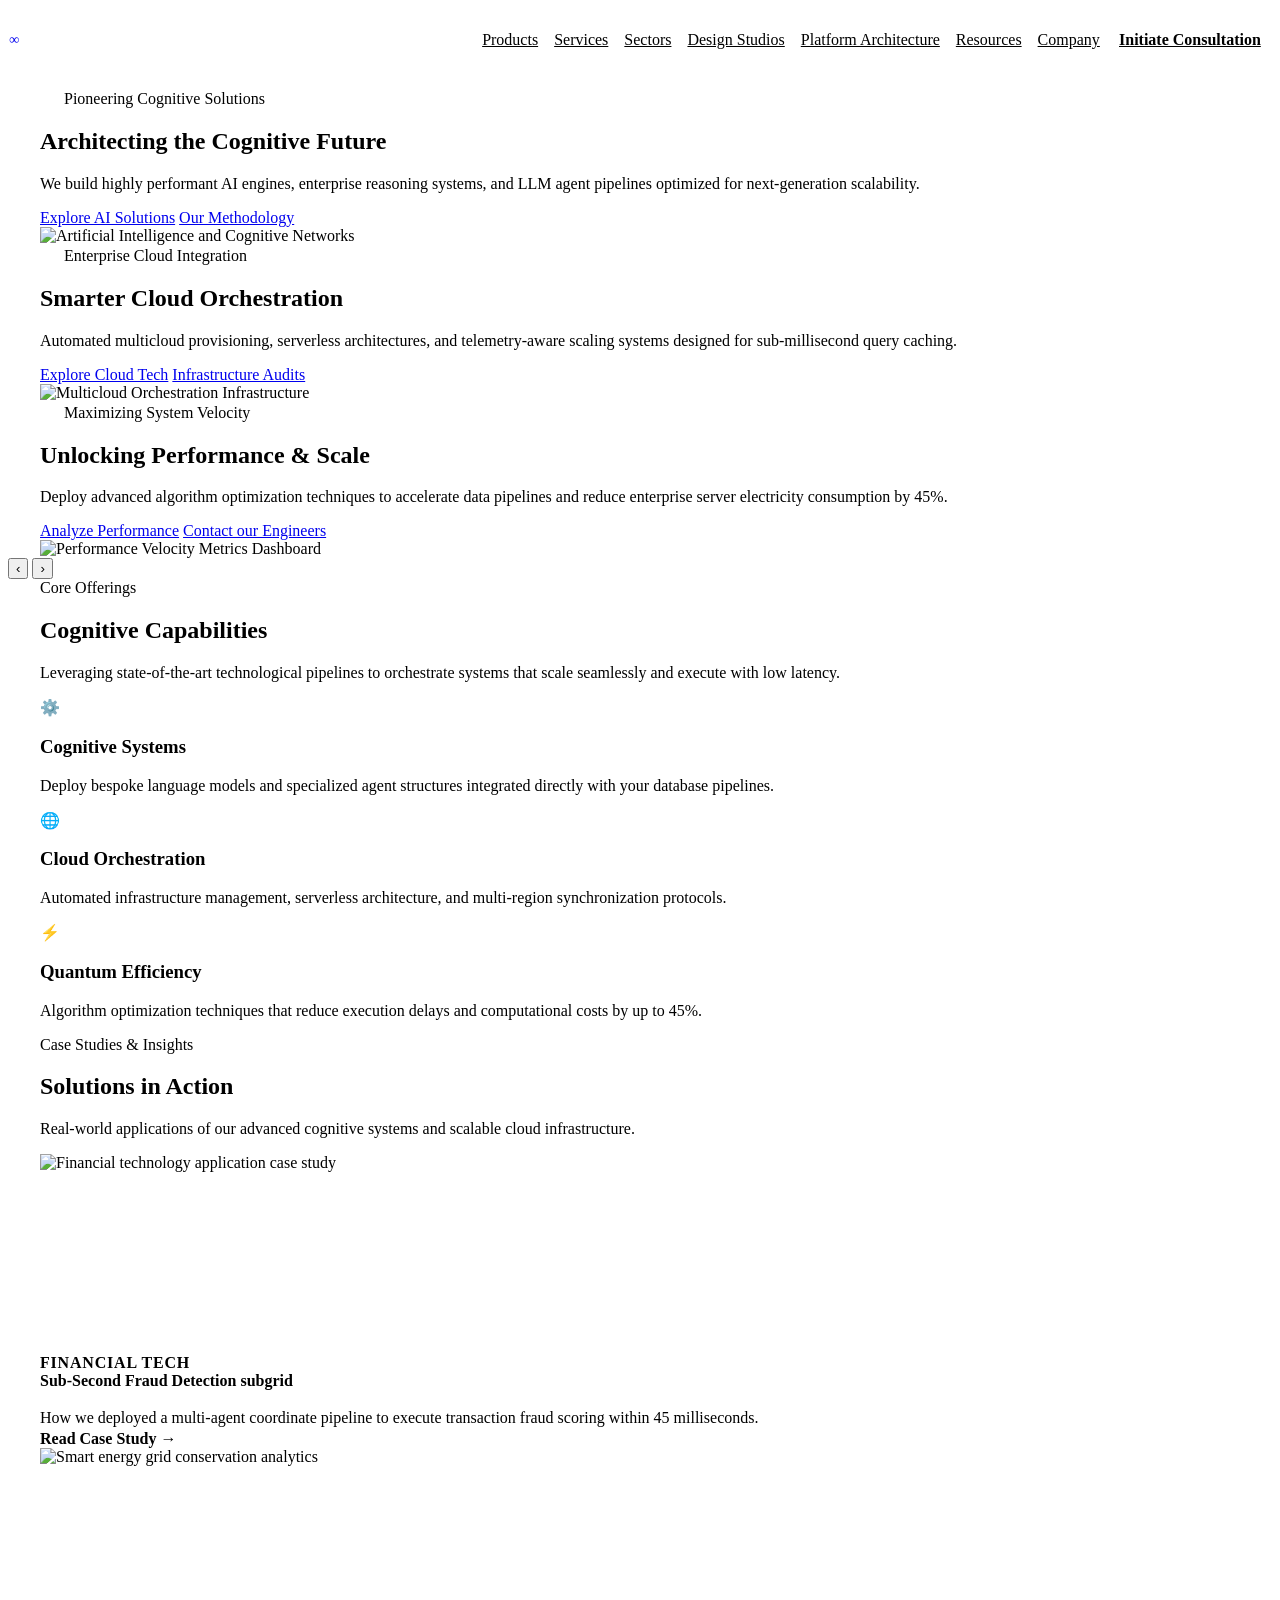
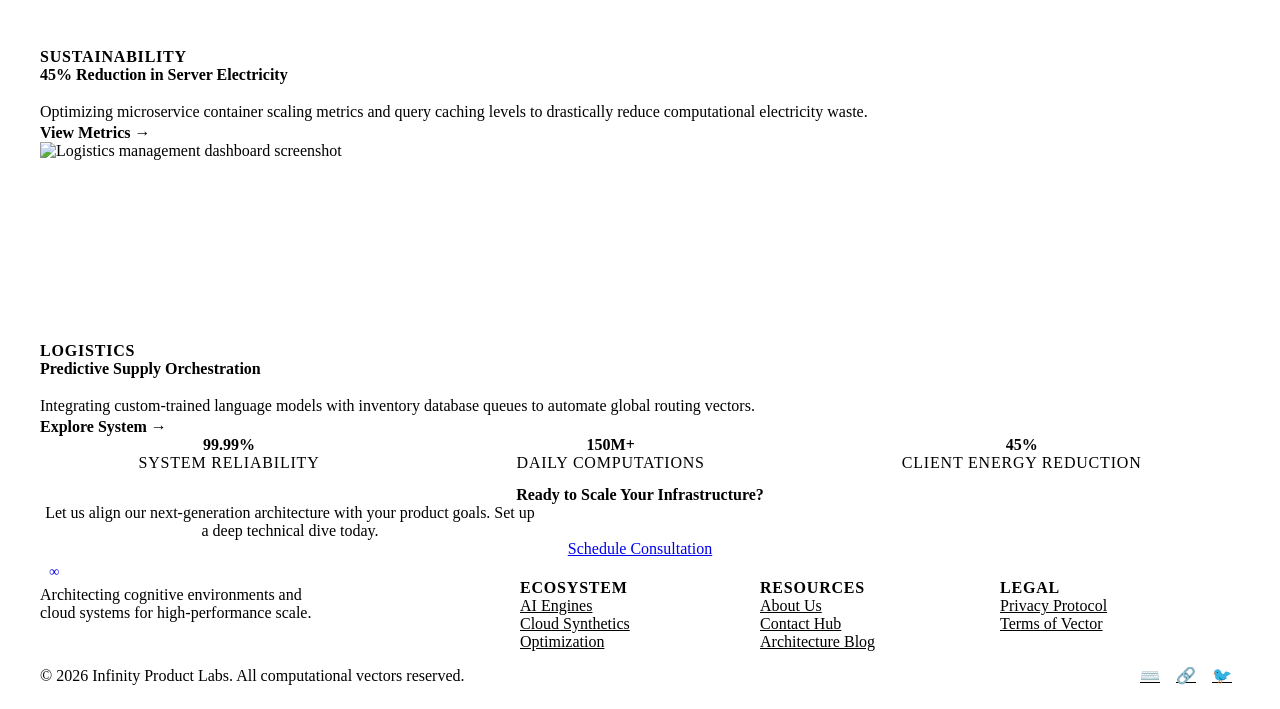
==== index.html @ b687771d "Revert "Update company website header and footer to use new high-res logo asset" This reverts commit" ====
<!DOCTYPE html>
<html lang="en">
<head>
  <meta charset="UTF-8">
  <meta name="viewport" content="width=device-width, initial-scale=1.0">
  <title>Infinity Product Labs | Architecting the Cognitive Future</title>
  <meta name="description" content="Infinity Product Labs designs and implements next-generation artificial intelligence, digital orchestration platforms, and cloud synthesis architecture for modern enterprises.">
  
  <!-- SEO & Social Meta -->
  <meta property="og:title" content="Infinity Product Labs | Next-Gen AI & Tech Consultancy">
  <meta property="og:description" content="Designing the cognitive future with glassmorphic architectures, AI systems, and cloud orchestration.">
  <meta property="og:image" content="images/hero_graphic.png">
  
  <!-- CSS Stylesheets -->
  <link rel="stylesheet" href="css/variables.css">
  <link rel="stylesheet" href="css/reset.css">
  <link rel="stylesheet" href="css/layout.css">
  <link rel="stylesheet" href="css/components.css">
</head>
<body>

  <!-- Scroll Progress Bar -->
  <div class="scroll-progress-bar" id="scrollProgress" aria-hidden="true"></div>

  <!-- Floating Background Glows -->
  <div class="glow-orb orb-primary"></div>
  <div class="glow-orb orb-secondary"></div>

  <!-- Header -->
  <header class="site-header" id="siteHeader">
    <div class="container header-container">
      <a href="index.html" class="logo" aria-label="Infinity Product Labs Home">
        <span class="logo-icon" aria-hidden="true" style="border-radius: 4px;">∞</span>
        <span class="logo-text">Infinity Product Labs</span>
      </a>
      
      <nav class="main-nav" id="mainNav" aria-label="Main navigation">
        <ul class="nav-list">
          <!-- Products Mega Menu -->
          <li class="nav-item has-mega-menu">
            <a href="index.html" class="nav-link has-submenu">Products</a>
            <div class="mega-menu-panel">
              <div class="mega-grid">
                <!-- Column 1 -->
                <div class="mega-col">
                  <h4 class="mega-heading">Core & Channels</h4>
                  <div class="mega-links">
                    <a href="services.html" class="mega-item">
                      <div class="mega-item-icon">∞</div>
                      <div class="mega-item-content">
                        <span class="mega-item-title">BankingFramework</span>
                        <span class="mega-item-desc">Universal financial logic & ledger substrate</span>
                      </div>
                    </a>
                    <a href="services.html" class="mega-item">
                      <div class="mega-item-icon">∞</div>
                      <div class="mega-item-content">
                        <span class="mega-item-title">CoreBanking</span>
                        <span class="mega-item-desc">High-throughput real-time ledger accounting</span>
                      </div>
                    </a>
                    <a href="services.html" class="mega-item">
                      <div class="mega-item-icon">∞</div>
                      <div class="mega-item-content">
                        <span class="mega-item-title">Virtual Accounts</span>
                        <span class="mega-item-desc">Dynamic virtual accounts & ledger segregation</span>
                      </div>
                    </a>
                    <a href="services.html" class="mega-item">
                      <div class="mega-item-icon">∞</div>
                      <div class="mega-item-content">
                        <span class="mega-item-title">Cards</span>
                        <span class="mega-item-desc">Issuance pipelines and payment processing rails</span>
                      </div>
                    </a>
                  </div>
                </div>
                <!-- Column 2 -->
                <div class="mega-col">
                  <h4 class="mega-heading">Lending & Structured</h4>
                  <div class="mega-links">
                    <a href="services.html" class="mega-item">
                      <div class="mega-item-icon">∞</div>
                      <div class="mega-item-content">
                        <span class="mega-item-title">Commercial Lending</span>
                        <span class="mega-item-desc">Corporate credit assessment & facilities management</span>
                      </div>
                    </a>
                    <a href="services.html" class="mega-item">
                      <div class="mega-item-icon">∞</div>
                      <div class="mega-item-content">
                        <span class="mega-item-title">Retail Lending</span>
                        <span class="mega-item-desc">Automated consumer origination & credit scoring</span>
                      </div>
                    </a>
                    <a href="services.html" class="mega-item">
                      <div class="mega-item-icon">∞</div>
                      <div class="mega-item-content">
                        <span class="mega-item-title">Trade Finance</span>
                        <span class="mega-item-desc">Import/export credit & letter of credit cycles</span>
                      </div>
                    </a>
                    <a href="services.html" class="mega-item">
                      <div class="mega-item-icon">∞</div>
                      <div class="mega-item-content">
                        <span class="mega-item-title">Structured Finance</span>
                        <span class="mega-item-desc">Asset-backed securitization & complex credit engines</span>
                      </div>
                    </a>
                  </div>
                </div>
                <!-- Column 3 -->
                <div class="mega-col">
                  <h4 class="mega-heading">Liquidity & Cash</h4>
                  <div class="mega-links">
                    <a href="services.html" class="mega-item">
                      <div class="mega-item-icon">∞</div>
                      <div class="mega-item-content">
                        <span class="mega-item-title">Payment Hub</span>
                        <span class="mega-item-desc">Universal payment orchestration and clearing rails</span>
                      </div>
                    </a>
                    <a href="services.html" class="mega-item">
                      <div class="mega-item-icon">∞</div>
                      <div class="mega-item-content">
                        <span class="mega-item-title">Supply Chain Finance and Factoring</span>
                        <span class="mega-item-desc">Receivables financing & early payment discounting</span>
                      </div>
                    </a>
                    <a href="services.html" class="mega-item">
                      <div class="mega-item-icon">∞</div>
                      <div class="mega-item-content">
                        <span class="mega-item-title">LiquidityManagement</span>
                        <span class="mega-item-desc">Dynamic sweeps, cash pooling, & yield optimization</span>
                      </div>
                    </a>
                    <a href="services.html" class="mega-item">
                      <div class="mega-item-icon">∞</div>
                      <div class="mega-item-content">
                        <span class="mega-item-title">TreasuryManagement</span>
                        <span class="mega-item-desc">Risk boundaries, hedging strategies, & cash position</span>
                      </div>
                    </a>
                  </div>
                </div>
                <!-- Column 4: Featured Showcase -->
                <div class="mega-featured-col">
                  <img src="images/featured_menu.png" alt="Product Framework Analytics" class="mega-featured-img">
                  <span class="mega-featured-title">Infinity Ecosystem</span>
                  <span class="mega-featured-desc">Deploy next-generation transaction environments with unified control planes.</span>
                  <a href="services.html" class="btn btn-primary" style="padding: 0.4rem 1rem; font-size: var(--fs-xs); width: fit-content; margin-top: 4px;">Learn More</a>
                </div>
              </div>
            </div>
          </li>
          
          <!-- Services Mega Menu -->
          <li class="nav-item has-mega-menu">
            <a href="services.html" class="nav-link has-submenu">Services</a>
            <div class="mega-menu-panel">
              <div class="mega-grid">
                <!-- Column 1 -->
                <div class="mega-col">
                  <h4 class="mega-heading">AI & Agentic Engines</h4>
                  <div class="mega-links">
                    <a href="services.html" class="mega-item">
                      <div class="mega-item-icon">🧠</div>
                      <div class="mega-item-content">
                        <span class="mega-item-title">Infinity Product Labs Mind</span>
                        <span class="mega-item-desc">Autonomous reasoning and LLM agent pipelines</span>
                      </div>
                    </a>
                    <a href="services.html" class="mega-item">
                      <div class="mega-item-icon">⚙️</div>
                      <div class="mega-item-content">
                        <span class="mega-item-title">Infinity Product Labs Core</span>
                        <span class="mega-item-desc">Cognitive subgrids and multi-agent coordination</span>
                      </div>
                    </a>
                  </div>
                </div>
                <!-- Column 2 -->
                <div class="mega-col">
                  <h4 class="mega-heading">Cloud Orchestration</h4>
                  <div class="mega-links">
                    <a href="services.html" class="mega-item">
                      <div class="mega-item-icon">🌐</div>
                      <div class="mega-item-content">
                        <span class="mega-item-title">Cloud Synthetics</span>
                        <span class="mega-item-desc">Automated multicloud provisioning and syncing</span>
                      </div>
                    </a>
                    <a href="services.html" class="mega-item">
                      <div class="mega-item-icon">⚡</div>
                      <div class="mega-item-content">
                        <span class="mega-item-title">Edge Flow</span>
                        <span class="mega-item-desc">Telemetry-aware serverless auto-scaling triggers</span>
                      </div>
                    </a>
                  </div>
                </div>
                <!-- Column 3 -->
                <div class="mega-col">
                  <h4 class="mega-heading">Performance Engine</h4>
                  <div class="mega-links">
                    <a href="services.html" class="mega-item">
                      <div class="mega-item-icon">🚀</div>
                      <div class="mega-item-content">
                        <span class="mega-item-title">Cache Matrix</span>
                        <span class="mega-item-desc">Sub-millisecond query caching tier</span>
                      </div>
                    </a>
                    <a href="services.html" class="mega-item">
                      <div class="mega-item-icon">📊</div>
                      <div class="mega-item-content">
                        <span class="mega-item-title">Stream Telemetry</span>
                        <span class="mega-item-desc">Real-time metrics logging and query audit logs</span>
                      </div>
                    </a>
                  </div>
                </div>
                <!-- Column 4: Featured Showcase (LTTS style) -->
                <div class="mega-featured-col">
                  <img src="images/featured_menu.png" alt="Analytics Dashboard Showcase" class="mega-featured-img">
                  <span class="mega-featured-title">Platform Insights</span>
                  <span class="mega-featured-desc">Explore how our analytics dashboard manages multicloud systems dynamically.</span>
                  <a href="services.html" class="btn btn-primary" style="padding: 0.4rem 1rem; font-size: var(--fs-xs); width: fit-content; margin-top: 4px;">Learn More</a>
                </div>
              </div>
            </div>
          </li>
          
          <!-- Sectors Mega Menu -->
          <li class="nav-item has-mega-menu">
            <a href="#" class="nav-link has-submenu">Sectors</a>
            <div class="mega-menu-panel">
              <div class="mega-grid">
                <!-- Column 1 -->
                <div class="mega-col">
                  <h4 class="mega-heading">Financial Tech</h4>
                  <div class="mega-links">
                    <a href="services.html" class="mega-item">
                      <div class="mega-item-icon">🏦</div>
                      <div class="mega-item-content">
                        <span class="mega-item-title">Cognitive Finance</span>
                        <span class="mega-item-desc">Sub-second transaction processing & fraud detection</span>
                      </div>
                    </a>
                  </div>
                </div>
                <!-- Column 2 -->
                <div class="mega-col">
                  <h4 class="mega-heading">Operations</h4>
                  <div class="mega-links">
                    <a href="services.html" class="mega-item">
                      <div class="mega-item-icon">📦</div>
                      <div class="mega-item-content">
                        <span class="mega-item-title">Smart Logistics</span>
                        <span class="mega-item-desc">Autonomous routing & inventory predictions</span>
                      </div>
                    </a>
                  </div>
                </div>
                <!-- Column 3 -->
                <div class="mega-col">
                  <h4 class="mega-heading">SaaS & Scale</h4>
                  <div class="mega-links">
                    <a href="services.html" class="mega-item">
                      <div class="mega-item-icon">🔌</div>
                      <div class="mega-item-content">
                        <span class="mega-item-title">Enterprise SaaS</span>
                        <span class="mega-item-desc">Multi-tenant orchestration for digital products</span>
                      </div>
                    </a>
                  </div>
                </div>
                <!-- Column 4: Featured Showcase (LTTS style) -->
                <div class="mega-featured-col">
                  <img src="images/slider_cloud.png" alt="Fintech Solutions" class="mega-featured-img">
                  <span class="mega-featured-title">Fintech Architecture</span>
                  <span class="mega-featured-desc">See how we processed $1.2B with sub-millisecond fraud validation latency.</span>
                  <a href="services.html" class="btn btn-primary" style="padding: 0.4rem 1rem; font-size: var(--fs-xs); width: fit-content; margin-top: 4px;">Read Case Study</a>
                </div>
              </div>
            </div>
          </li>

          <!-- Design Studios Mega Menu -->
          <li class="nav-item has-mega-menu">
            <a href="#" class="nav-link has-submenu">Design Studios</a>
            <div class="mega-menu-panel">
              <div class="mega-grid">
                <!-- Column 1 -->
                <div class="mega-col">
                  <h4 class="mega-heading">Core & Experience</h4>
                  <div class="mega-links">
                    <a href="services.html" class="mega-item">
                      <div class="mega-item-icon">✨</div>
                      <div class="mega-item-content">
                        <span class="mega-item-title">Immersive Interface Studio</span>
                        <span class="mega-item-desc">Spatial 3D overlays and AR/VR systems design</span>
                      </div>
                    </a>
                    <a href="services.html" class="mega-item">
                      <div class="mega-item-icon">🧠</div>
                      <div class="mega-item-content">
                        <span class="mega-item-title">Cognitive Design Studio</span>
                        <span class="mega-item-desc">Human-centered UI mapping & cognitive tests</span>
                      </div>
                    </a>
                    <a href="services.html" class="mega-item">
                      <div class="mega-item-icon">⚡</div>
                      <div class="mega-item-content">
                        <span class="mega-item-title">Haptic & Motion Studio</span>
                        <span class="mega-item-desc">Fluid physics-based transition design</span>
                      </div>
                    </a>
                    <a href="services.html" class="mega-item">
                      <div class="mega-item-icon">♿</div>
                      <div class="mega-item-content">
                        <span class="mega-item-title">Accessibility Lab</span>
                        <span class="mega-item-desc">A11y inclusive audits and layout patterns</span>
                      </div>
                    </a>
                  </div>
                </div>
                <!-- Column 2 -->
                <div class="mega-col">
                  <h4 class="mega-heading">Platform Systems</h4>
                  <div class="mega-links">
                    <a href="services.html" class="mega-item">
                      <div class="mega-item-icon">🔗</div>
                      <div class="mega-item-content">
                        <span class="mega-item-title">Distributed Ledger Studio</span>
                        <span class="mega-item-desc">Transaction design & consensus flows</span>
                      </div>
                    </a>
                    <a href="services.html" class="mega-item">
                      <div class="mega-item-icon">🔌</div>
                      <div class="mega-item-content">
                        <span class="mega-item-title">API & Integration Studio</span>
                        <span class="mega-item-desc">API schema design and client integration</span>
                      </div>
                    </a>
                    <a href="services.html" class="mega-item">
                      <div class="mega-item-icon">🏎️</div>
                      <div class="mega-item-content">
                        <span class="mega-item-title">High-Velocity Computing Lab</span>
                        <span class="mega-item-desc">Sub-millisecond latency visualization UI</span>
                      </div>
                    </a>
                    <a href="services.html" class="mega-item">
                      <div class="mega-item-icon">☁️</div>
                      <div class="mega-item-content">
                        <span class="mega-item-title">Cloud Native Architecture Lab</span>
                        <span class="mega-item-desc">System orchestration and container visualization</span>
                      </div>
                    </a>
                  </div>
                </div>
                <!-- Column 3 -->
                <div class="mega-col">
                  <h4 class="mega-heading">AI & Trust Labs</h4>
                  <div class="mega-links">
                    <a href="services.html" class="mega-item">
                      <div class="mega-item-icon">🤖</div>
                      <div class="mega-item-content">
                        <span class="mega-item-title">Agentic Systems Studio</span>
                        <span class="mega-item-desc">LLM agent control panels & prompt graphs</span>
                      </div>
                    </a>
                    <a href="services.html" class="mega-item">
                      <div class="mega-item-icon">🔒</div>
                      <div class="mega-item-content">
                        <span class="mega-item-title">Cryptographic Protocol Lab</span>
                        <span class="mega-item-desc">ZK proof visualizations & secure data keys</span>
                      </div>
                    </a>
                    <a href="services.html" class="mega-item">
                      <div class="mega-item-icon">💥</div>
                      <div class="mega-item-content">
                        <span class="mega-item-title">Resilience & Chaos Lab</span>
                        <span class="mega-item-desc">Fault injection control and safety screens</span>
                      </div>
                    </a>
                    <a href="services.html" class="mega-item">
                      <div class="mega-item-icon">🛡️</div>
                      <div class="mega-item-content">
                        <span class="mega-item-title">Zero-Trust Security Studio</span>
                        <span class="mega-item-desc">IAM flow design and authentication grids</span>
                      </div>
                    </a>
                  </div>
                </div>
                <!-- Column 4: Featured Showcase -->
                <div class="mega-featured-col">
                  <img src="images/featured_menu.png" alt="Spatial Design Showcase" class="mega-featured-img">
                  <span class="mega-featured-title">Design Showcase</span>
                  <span class="mega-featured-desc">Explore spatial designs and interactive cognitive prototypes built by our 16 global studios.</span>
                  <a href="services.html" class="btn btn-primary" style="padding: 0.4rem 1rem; font-size: var(--fs-xs); width: fit-content; margin-top: 4px;">Explore Studios</a>
                </div>
              </div>
            </div>
          </li>

          <!-- Platform Architecture Mega Menu -->
          <li class="nav-item has-mega-menu">
            <a href="#" class="nav-link has-submenu">Platform Architecture</a>
            <div class="mega-menu-panel">
              <div class="mega-grid">
                <!-- Column 1 -->
                <div class="mega-col">
                  <h4 class="mega-heading">Data Plane</h4>
                  <div class="mega-links">
                    <a href="services.html" class="mega-item">
                      <div class="mega-item-icon">💾</div>
                      <div class="mega-item-content">
                        <span class="mega-item-title">Transaction Ledger</span>
                        <span class="mega-item-desc">Distributed state replication & auditing rails</span>
                      </div>
                    </a>
                    <a href="services.html" class="mega-item">
                      <div class="mega-item-icon">🗄️</div>
                      <div class="mega-item-content">
                        <span class="mega-item-title">Cache Subgrid</span>
                        <span class="mega-item-desc">Distributed memory key-value query acceleration</span>
                      </div>
                    </a>
                    <a href="services.html" class="mega-item">
                      <div class="mega-item-icon">📈</div>
                      <div class="mega-item-content">
                        <span class="mega-item-title">Analytics Engine</span>
                        <span class="mega-item-desc">High-throughput real-time telemetry pipelines</span>
                      </div>
                    </a>
                  </div>
                </div>
                <!-- Column 2 -->
                <div class="mega-col">
                  <h4 class="mega-heading">Control Plane</h4>
                  <div class="mega-links">
                    <a href="services.html" class="mega-item">
                      <div class="mega-item-icon">🎛️</div>
                      <div class="mega-item-content">
                        <span class="mega-item-title">Orchestration Mesh</span>
                        <span class="mega-item-desc">Multicloud container routing & load balancing</span>
                      </div>
                    </a>
                    <a href="services.html" class="mega-item">
                      <div class="mega-item-icon">🚀</div>
                      <div class="mega-item-content">
                        <span class="mega-item-title">Auto-Scaling Trigger</span>
                        <span class="mega-item-desc">Telemetry resource feedback and container provisioning</span>
                      </div>
                    </a>
                    <a href="services.html" class="mega-item">
                      <div class="mega-item-icon">🔀</div>
                      <div class="mega-item-content">
                        <span class="mega-item-title">Routing Gateway</span>
                        <span class="mega-item-desc">Edge reverse proxy & path-based routing gateway</span>
                      </div>
                    </a>
                  </div>
                </div>
                <!-- Column 3 -->
                <div class="mega-col">
                  <h4 class="mega-heading">Security & Identity</h4>
                  <div class="mega-links">
                    <a href="services.html" class="mega-item">
                      <div class="mega-item-icon">🛡️</div>
                      <div class="mega-item-content">
                        <span class="mega-item-title">Access Controller</span>
                        <span class="mega-item-desc">Zero-trust access authentication & token checking</span>
                      </div>
                    </a>
                    <a href="services.html" class="mega-item">
                      <div class="mega-item-icon">🔑</div>
                      <div class="mega-item-content">
                        <span class="mega-item-title">Cryptographic Core</span>
                        <span class="mega-item-desc">Envelope encryption, key management, & credential vault</span>
                      </div>
                    </a>
                    <a href="services.html" class="mega-item">
                      <div class="mega-item-icon">⚖️</div>
                      <div class="mega-item-content">
                        <span class="mega-item-title">Policy Evaluator</span>
                        <span class="mega-item-desc">Dynamic runtime validation & compliance rules</span>
                      </div>
                    </a>
                  </div>
                </div>
                <!-- Column 4: Featured Showcase -->
                <div class="mega-featured-col">
                  <img src="images/slider_cloud.png" alt="Cloud Architecture Overview" class="mega-featured-img">
                  <span class="mega-featured-title">Architecture Overview</span>
                  <span class="mega-featured-desc">Learn how we process financial scale with sub-millisecond fraud validation latency and 99.999% uptime.</span>
                  <a href="services.html" class="btn btn-primary" style="padding: 0.4rem 1rem; font-size: var(--fs-xs); width: fit-content; margin-top: 4px;">View Diagram</a>
                </div>
              </div>
            </div>
          </li>

          <!-- Resources Mega Menu -->
          <li class="nav-item has-mega-menu">
            <a href="#" class="nav-link has-submenu">Resources</a>
            <div class="mega-menu-panel">
              <div class="mega-grid">
                <!-- Column 1 -->
                <div class="mega-col">
                  <h4 class="mega-heading">Read & Telemetry</h4>
                  <div class="mega-links">
                    <a href="about.html" class="mega-item">
                      <div class="mega-item-icon">📝</div>
                      <div class="mega-item-content">
                        <span class="mega-item-title">Architecture Blog</span>
                        <span class="mega-item-desc">Deep technical insights on database speeds</span>
                      </div>
                    </a>
                  </div>
                </div>
                <!-- Column 2 -->
                <div class="mega-col">
                  <h4 class="mega-heading">Corporate Wins</h4>
                  <div class="mega-links">
                    <a href="about.html" class="mega-item">
                      <div class="mega-item-icon">🏆</div>
                      <div class="mega-item-content">
                        <span class="mega-item-title">Success Matrix</span>
                        <span class="mega-item-desc">How we achieve 45% energy cost reductions</span>
                      </div>
                    </a>
                  </div>
                </div>
                <!-- Column 3 -->
                <div class="mega-col">
                  <h4 class="mega-heading">Technical Specs</h4>
                  <div class="mega-links">
                    <a href="services.html" class="mega-item">
                      <div class="mega-item-icon">📖</div>
                      <div class="mega-item-content">
                        <span class="mega-item-title">Engineering Docs</span>
                        <span class="mega-item-desc">API specifications and code setup guidelines</span>
                      </div>
                    </a>
                  </div>
                </div>
                <!-- Column 4: Featured Showcase (LTTS style) -->
                <div class="mega-featured-col">
                  <img src="images/insight_energy.png" alt="Energy Analytics case study" class="mega-featured-img">
                  <span class="mega-featured-title">Client Energy Efficiency</span>
                  <span class="mega-featured-desc">How we optimized server infrastructure to reduce client electricity footprint by 45%.</span>
                  <a href="about.html" class="btn btn-primary" style="padding: 0.4rem 1rem; font-size: var(--fs-xs); width: fit-content; margin-top: 4px;">View Metrics</a>
                </div>
              </div>
            </div>
          </li>
          
          <!-- Company Standard Dropdown -->
          <li class="nav-item has-standard-dropdown">
            <a href="about.html" class="nav-link has-submenu">Company</a>
            <div class="standard-dropdown">
              <a href="about.html" class="dropdown-link">About Us</a>
              <a href="about.html#team" class="dropdown-link">Our Evolution</a>
              <a href="contact.html" class="dropdown-link">Contact Hub</a>
            </div>
          </li>
        </ul>
        <a href="contact.html" class="nav-cta">Initiate Consultation</a>
      </nav>

      <button class="nav-toggle" id="navToggle" aria-expanded="false" aria-controls="mainNav" aria-label="Toggle navigation menu">
        <span></span>
        <span></span>
        <span></span>
      </button>
    </div>
  </header>

  <!-- Main Content -->
  <main>
    <!-- Hero Slider Section (LTTS style) -->
    <section class="hero-slider-container" aria-label="Introduction Carousel">
      <div class="hero-slider">
        <!-- Slide 1: AI & Agentic Systems -->
        <div class="hero-slide">
          <div class="container hero-grid">
            <div class="hero-content">
              <div class="badge">
                <span class="logo-icon" style="width: 12px; height: 12px; margin-right: 4px; border-radius: 3px;"></span>
                Pioneering Cognitive Solutions
              </div>
              <h1>Architecting the Cognitive Future</h1>
              <p>We build highly performant AI engines, enterprise reasoning systems, and LLM agent pipelines optimized for next-generation scalability.</p>
              <div class="hero-actions">
                <a href="services.html" class="btn btn-primary">Explore AI Solutions</a>
                <a href="about.html" class="btn btn-secondary">Our Methodology</a>
              </div>
            </div>
            <div class="hero-visual">
              <div class="hero-image-wrapper">
                <img src="images/slider_ai.png" alt="Artificial Intelligence and Cognitive Networks" width="480" height="480" loading="eager">
              </div>
            </div>
          </div>
        </div>

        <!-- Slide 2: Cloud Orchestration -->
        <div class="hero-slide">
          <div class="container hero-grid">
            <div class="hero-content">
              <div class="badge">
                <span class="logo-icon" style="width: 12px; height: 12px; margin-right: 4px; border-radius: 3px;"></span>
                Enterprise Cloud Integration
              </div>
              <h1>Smarter Cloud Orchestration</h1>
              <p>Automated multicloud provisioning, serverless architectures, and telemetry-aware scaling systems designed for sub-millisecond query caching.</p>
              <div class="hero-actions">
                <a href="services.html" class="btn btn-primary">Explore Cloud Tech</a>
                <a href="about.html" class="btn btn-secondary">Infrastructure Audits</a>
              </div>
            </div>
            <div class="hero-visual">
              <div class="hero-image-wrapper">
                <img src="images/slider_cloud.png" alt="Multicloud Orchestration Infrastructure" width="480" height="480" loading="lazy">
              </div>
            </div>
          </div>
        </div>

        <!-- Slide 3: Performance & Efficiency -->
        <div class="hero-slide">
          <div class="container hero-grid">
            <div class="hero-content">
              <div class="badge">
                <span class="logo-icon" style="width: 12px; height: 12px; margin-right: 4px; border-radius: 3px;"></span>
                Maximizing System Velocity
              </div>
              <h1>Unlocking Performance & Scale</h1>
              <p>Deploy advanced algorithm optimization techniques to accelerate data pipelines and reduce enterprise server electricity consumption by 45%.</p>
              <div class="hero-actions">
                <a href="services.html" class="btn btn-primary">Analyze Performance</a>
                <a href="contact.html" class="btn btn-secondary">Contact our Engineers</a>
              </div>
            </div>
            <div class="hero-visual">
              <div class="hero-image-wrapper">
                <img src="images/slider_performance.png" alt="Performance Velocity Metrics Dashboard" width="480" height="480" loading="lazy">
              </div>
            </div>
          </div>
        </div>
      </div>

      <!-- Navigation Arrows -->
      <button class="slider-arrow arrow-left" aria-label="Previous Slide">‹</button>
      <button class="slider-arrow arrow-right" aria-label="Next Slide">›</button>

      <!-- Slider dot indicators -->
      <div class="slider-dots"></div>
    </section>

    <!-- Key Capabilities Section -->
    <section class="capabilities" style="padding: var(--space-2xl) 0; position: relative; z-index: 1;" aria-labelledby="capabilities-title">
      <div class="container">
        <div class="section-header">
          <span class="section-tag">Core Offerings</span>
          <h2 class="section-title" id="capabilities-title">Cognitive Capabilities</h2>
          <p class="section-subtitle">Leveraging state-of-the-art technological pipelines to orchestrate systems that scale seamlessly and execute with low latency.</p>
        </div>

        <div class="features-grid">
          <!-- Card 1 -->
          <div class="glass-card">
            <div class="card-icon" aria-hidden="true">⚙️</div>
            <h3>Cognitive Systems</h3>
            <p style="color: var(--text-secondary); margin-top: var(--space-xs); font-size: var(--fs-sm);">Deploy bespoke language models and specialized agent structures integrated directly with your database pipelines.</p>
          </div>
          <!-- Card 2 -->
          <div class="glass-card">
            <div class="card-icon" aria-hidden="true">🌐</div>
            <h3>Cloud Orchestration</h3>
            <p style="color: var(--text-secondary); margin-top: var(--space-xs); font-size: var(--fs-sm);">Automated infrastructure management, serverless architecture, and multi-region synchronization protocols.</p>
          </div>
          <!-- Card 3 -->
          <div class="glass-card">
            <div class="card-icon" aria-hidden="true">⚡</div>
            <h3>Quantum Efficiency</h3>
            <p style="color: var(--text-secondary); margin-top: var(--space-xs); font-size: var(--fs-sm);">Algorithm optimization techniques that reduce execution delays and computational costs by up to 45%.</p>
          </div>
        </div>
      </div>
    </section>

    <!-- Solutions Showcase / Insights Grid Section (LTTS style) -->
    <section class="insights-showcase" style="padding: var(--space-2xl) 0; background: var(--bg-secondary); border-top: 1px solid var(--border-color); border-bottom: 1px solid var(--border-color);" aria-labelledby="insights-title">
      <div class="container">
        <div class="section-header">
          <span class="section-tag">Case Studies & Insights</span>
          <h2 class="section-title" id="insights-title">Solutions in Action</h2>
          <p class="section-subtitle">Real-world applications of our advanced cognitive systems and scalable cloud infrastructure.</p>
        </div>

        <div class="features-grid">
          <!-- Insight Card 1 -->
          <div class="glass-card" style="padding: 0; display: flex; flex-direction: column;">
            <img src="images/slider_cloud.png" alt="Financial technology application case study" style="width: 100%; height: 200px; object-fit: cover;">
            <div style="padding: var(--space-md); flex-grow: 1; display: flex; flex-direction: column;">
              <span style="font-size: var(--fs-xs); color: var(--accent-primary); font-weight: 700; text-transform: uppercase; letter-spacing: 0.05em;">Financial Tech</span>
              <h3 style="margin-top: var(--space-xxs); margin-bottom: var(--space-xs); font-size: var(--fs-base);">Sub-Second Fraud Detection subgrid</h3>
              <p style="color: var(--text-secondary); font-size: var(--fs-xs); line-height: 1.5; margin-bottom: var(--space-sm); flex-grow: 1;">How we deployed a multi-agent coordinate pipeline to execute transaction fraud scoring within 45 milliseconds.</p>
              <a href="services.html" style="font-size: var(--fs-xs); font-weight: 700; color: var(--accent-primary); text-decoration: none;">Read Case Study &rarr;</a>
            </div>
          </div>

          <!-- Insight Card 2 -->
          <div class="glass-card" style="padding: 0; display: flex; flex-direction: column;">
            <img src="images/insight_energy.png" alt="Smart energy grid conservation analytics" style="width: 100%; height: 200px; object-fit: cover;">
            <div style="padding: var(--space-md); flex-grow: 1; display: flex; flex-direction: column;">
              <span style="font-size: var(--fs-xs); color: var(--accent-primary); font-weight: 700; text-transform: uppercase; letter-spacing: 0.05em;">Sustainability</span>
              <h3 style="margin-top: var(--space-xxs); margin-bottom: var(--space-xs); font-size: var(--fs-base);">45% Reduction in Server Electricity</h3>
              <p style="color: var(--text-secondary); font-size: var(--fs-xs); line-height: 1.5; margin-bottom: var(--space-sm); flex-grow: 1;">Optimizing microservice container scaling metrics and query caching levels to drastically reduce computational electricity waste.</p>
              <a href="about.html" style="font-size: var(--fs-xs); font-weight: 700; color: var(--accent-primary); text-decoration: none;">View Metrics &rarr;</a>
            </div>
          </div>

          <!-- Insight Card 3 -->
          <div class="glass-card" style="padding: 0; display: flex; flex-direction: column;">
            <img src="images/featured_menu.png" alt="Logistics management dashboard screenshot" style="width: 100%; height: 200px; object-fit: cover;">
            <div style="padding: var(--space-md); flex-grow: 1; display: flex; flex-direction: column;">
              <span style="font-size: var(--fs-xs); color: var(--accent-primary); font-weight: 700; text-transform: uppercase; letter-spacing: 0.05em;">Logistics</span>
              <h3 style="margin-top: var(--space-xxs); margin-bottom: var(--space-xs); font-size: var(--fs-base);">Predictive Supply Orchestration</h3>
              <p style="color: var(--text-secondary); font-size: var(--fs-xs); line-height: 1.5; margin-bottom: var(--space-sm); flex-grow: 1;">Integrating custom-trained language models with inventory database queues to automate global routing vectors.</p>
              <a href="services.html" style="font-size: var(--fs-xs); font-weight: 700; color: var(--accent-primary); text-decoration: none;">Explore System &rarr;</a>
            </div>
          </div>
        </div>
      </div>
    </section>

    <!-- Metrics Section -->
    <section class="metrics" style="background: var(--bg-secondary); border-top: 1px solid var(--border-color); border-bottom: 1px solid var(--border-color); padding: var(--space-xl) 0;" aria-label="Key Performance Indicators">
      <div class="container" style="display: flex; justify-content: space-around; flex-wrap: wrap; gap: var(--space-lg); text-align: center;">
        <div>
          <div style="font-family: var(--font-heading); font-size: var(--fs-2xl); font-weight: 800; color: var(--accent-primary);">99.99%</div>
          <div style="font-size: var(--fs-xs); color: var(--text-muted); text-transform: uppercase; letter-spacing: 0.05em; margin-top: var(--space-xxs);">System Reliability</div>
        </div>
        <div>
          <div style="font-family: var(--font-heading); font-size: var(--fs-2xl); font-weight: 800; color: var(--accent-primary);">150M+</div>
          <div style="font-size: var(--fs-xs); color: var(--text-muted); text-transform: uppercase; letter-spacing: 0.05em; margin-top: var(--space-xxs);">Daily Computations</div>
        </div>
        <div>
          <div style="font-family: var(--font-heading); font-size: var(--fs-2xl); font-weight: 800; color: var(--accent-primary);">45%</div>
          <div style="font-size: var(--fs-xs); color: var(--text-muted); text-transform: uppercase; letter-spacing: 0.05em; margin-top: var(--space-xxs);">Client Energy Reduction</div>
        </div>
      </div>
    </section>

    <!-- CTA Section -->
    <section class="cta-banner-section" style="padding: var(--space-2xl) 0;" aria-label="Call to action">
      <div class="container">
        <div class="glass-card" style="text-align: center; padding: var(--space-2xl) var(--space-lg); border-color: var(--border-color);">
          <h2 style="font-size: var(--fs-2xl); margin-bottom: var(--space-sm);">Ready to Scale Your Infrastructure?</h2>
          <p style="color: var(--text-secondary); max-width: 500px; margin: 0 auto var(--space-lg) auto;">Let us align our next-generation architecture with your product goals. Set up a deep technical dive today.</p>
          <a href="contact.html" class="btn btn-primary">Schedule Consultation</a>
        </div>
      </div>
    </section>
  </main>

  <!-- Footer -->
  <footer class="site-footer">
    <div class="container">
      <div class="footer-grid">
        <div class="footer-brand">
          <a href="index.html" class="logo" aria-label="Infinity Product Labs Home">
            <span class="logo-icon" aria-hidden="true" style="border-radius: 4px;">∞</span>
            <span class="logo-text">Infinity Product Labs</span>
          </a>
          <p>Architecting cognitive environments and cloud systems for high-performance scale.</p>
        </div>
        <div class="footer-col">
          <h4>Ecosystem</h4>
          <ul class="footer-links">
            <li><a href="services.html">AI Engines</a></li>
            <li><a href="services.html">Cloud Synthetics</a></li>
            <li><a href="services.html">Optimization</a></li>
          </ul>
        </div>
        <div class="footer-col">
          <h4>Resources</h4>
          <ul class="footer-links">
            <li><a href="about.html">About Us</a></li>
            <li><a href="contact.html">Contact Hub</a></li>
            <li><a href="about.html">Architecture Blog</a></li>
          </ul>
        </div>
        <div class="footer-col">
          <h4>Legal</h4>
          <ul class="footer-links">
            <li><a href="#">Privacy Protocol</a></li>
            <li><a href="#">Terms of Vector</a></li>
          </ul>
        </div>
      </div>

      <div class="footer-bottom">
        <p>&copy; 2026 Infinity Product Labs. All computational vectors reserved.</p>
        <div class="footer-socials">
          <a href="#" class="social-icon" aria-label="GitHub"><span aria-hidden="true">⌨️</span></a>
          <a href="#" class="social-icon" aria-label="LinkedIn"><span aria-hidden="true">🔗</span></a>
          <a href="#" class="social-icon" aria-label="Twitter"><span aria-hidden="true">🐦</span></a>
        </div>
      </div>
    </div>
  </footer>

  <!-- Scripts -->
  <script src="js/main.js"></script>
</body>
</html>
---- css/layout.css ----
/* Layout and Shell Styles */

.container {
  width: 100%;
  max-width: 1200px;
  margin-left: auto;
  margin-right: auto;
  padding-left: var(--space-md);
  padding-right: var(--space-md);
}

/* Header & Navigation */
.site-header {
  position: fixed;
  top: 0;
  left: 0;
  width: 100%;
  z-index: 1000;
  background: rgba(255, 255, 255, 0.75);
  backdrop-filter: blur(var(--glass-blur));
  -webkit-backdrop-filter: blur(var(--glass-blur));
  border-bottom: 1px solid var(--border-color);
  transition: var(--transition-smooth);
}

.site-header.scrolled {
  background: rgba(255, 255, 255, 0.95);
  border-bottom-color: var(--border-color-hover);
  box-shadow: var(--shadow-md);
}

.header-container {
  display: flex;
  justify-content: space-between;
  align-items: center;
  height: 80px;
  transition: var(--transition-smooth);
}

.header-container.container {
  max-width: 1400px;
  width: 100%;
}

@media (max-width: 1250px) {
  .header-container.container {
    padding-left: var(--space-sm);
    padding-right: var(--space-sm);
  }
  .nav-list {
    gap: 12px;
  }
  .nav-link {
    font-size: 13px;
  }
  .nav-cta {
    padding: 0.5rem 1rem;
    font-size: 13px;
  }
}

.site-header.scrolled .header-container {
  height: 64px;
}

.logo {
  font-family: var(--font-heading);
  font-size: var(--fs-lg);
  font-weight: 800;
  letter-spacing: -0.03em;
  display: flex;
  align-items: center;
  gap: var(--space-xs);
  cursor: pointer;
  text-decoration: none;
  flex-shrink: 0;
  white-space: nowrap;
}

.logo-text {
  background: linear-gradient(135deg, var(--accent-primary) 30%, var(--accent-tertiary) 100%);
  -webkit-background-clip: text;
  -webkit-text-fill-color: transparent;
  white-space: nowrap;
}

.logo-icon {
  width: 24px;
  height: 24px;
  border: 2px solid transparent;
  border-radius: 6px;
  background: linear-gradient(var(--bg-primary), var(--bg-primary)) padding-box,
              linear-gradient(135deg, var(--accent-primary), var(--accent-secondary)) border-box;
  display: inline-flex;
  align-items: center;
  justify-content: center;
  color: var(--accent-primary);
  font-size: 14px;
  font-weight: bold;
  line-height: 1;
  position: relative;
}

.main-nav {
  display: flex;
  align-items: center;
  gap: var(--space-md);
}

.nav-list {
  display: flex;
  list-style: none;
  padding: 0;
  margin: 0;
  gap: 16px;
  align-items: center;
}

.nav-item {
  position: relative;
}

.nav-link {
  font-size: var(--fs-sm);
  font-weight: 500;
  color: var(--text-secondary);
  transition: var(--transition-smooth);
  position: relative;
  padding: var(--space-sm) 0;
  display: block;
}

.nav-link:hover,
.nav-link.active {
  color: var(--text-primary);
}

.nav-link::after {
  content: '';
  position: absolute;
  bottom: 0;
  left: 0;
  width: 100%;
  height: 2px;
  background: linear-gradient(90deg, var(--accent-primary), var(--accent-secondary));
  transform: scaleX(0);
  transform-origin: right;
  transition: transform var(--transition-smooth);
}

.nav-link:hover::after,
.nav-link.active::after {
  transform: scaleX(1);
  transform-origin: left;
}

/* Scroll Progress Bar */
.scroll-progress-bar {
  position: fixed;
  top: 0;
  left: 0;
  width: 100%;
  height: 4px;
  background: linear-gradient(90deg, var(--accent-primary), var(--accent-secondary), var(--accent-tertiary));
  z-index: 1100;
  transform-origin: 0 50%;
  transform: scaleX(0);
}

@media (prefers-reduced-motion: no-preference) {
  @supports ((animation-timeline: scroll())) {
    @keyframes grow-progress {
      from { transform: scaleX(0); }
      to { transform: scaleX(1); }
    }
    .scroll-progress-bar {
      animation: grow-progress auto linear;
      animation-timeline: scroll();
    }
  }
}

/* Mega Menu Panels */
.mega-menu-panel {
  position: absolute;
  top: 100%;
  left: 50%;
  transform: translateX(-50%) translateY(15px);
  width: 90vw;
  max-width: 1000px;
  background: rgba(255, 255, 255, 0.98);
  backdrop-filter: blur(var(--glass-blur));
  -webkit-backdrop-filter: blur(var(--glass-blur));
  border: 1px solid var(--border-color);
  border-radius: var(--radius-md);
  padding: var(--space-lg);
  box-shadow: var(--shadow-lg);
  opacity: 0;
  visibility: hidden;
  pointer-events: none;
  transition: opacity 0.25s cubic-bezier(0.4, 0, 0.2, 1), transform 0.25s cubic-bezier(0.4, 0, 0.2, 1), visibility 0.25s;
  z-index: 999;
}

.nav-item.has-mega-menu:hover .mega-menu-panel {
  opacity: 1;
  visibility: visible;
  pointer-events: auto;
  transform: translateX(-50%) translateY(0);
}

/* Standard Dropdowns */
.standard-dropdown {
  position: absolute;
  top: 100%;
  left: 0;
  transform: translateY(15px);
  width: 220px;
  background: rgba(255, 255, 255, 0.98);
  backdrop-filter: blur(var(--glass-blur));
  -webkit-backdrop-filter: blur(var(--glass-blur));
  border: 1px solid var(--border-color);
  border-radius: var(--radius-md);
  padding: var(--space-sm);
  box-shadow: var(--shadow-md);
  opacity: 0;
  visibility: hidden;
  pointer-events: none;
  transition: opacity 0.25s cubic-bezier(0.4, 0, 0.2, 1), transform 0.25s cubic-bezier(0.4, 0, 0.2, 1), visibility 0.25s;
  z-index: 999;
  display: flex;
  flex-direction: column;
  gap: var(--space-xxs);
}

.nav-item.has-standard-dropdown:hover .standard-dropdown {
  opacity: 1;
  visibility: visible;
  pointer-events: auto;
  transform: translateY(0);
}

.dropdown-link {
  font-size: var(--fs-sm);
  color: var(--text-secondary);
  padding: var(--space-xs) var(--space-sm);
  border-radius: var(--radius-sm);
  transition: var(--transition-smooth);
}

.dropdown-link:hover {
  background: rgba(0, 0, 0, 0.04);
  color: var(--accent-primary);
  padding-left: calc(var(--space-sm) + 4px);
}

.nav-cta {
  display: inline-flex;
  align-items: center;
  justify-content: center;
  padding: 0.6rem 1.2rem;
  font-size: var(--fs-sm);
  font-weight: 600;
  border-radius: var(--radius-full);
  background: var(--accent-primary);
  color: var(--bg-primary);
  box-shadow: var(--shadow-sm);
  transition: var(--transition-elastic);
}

.nav-cta:hover {
  transform: translateY(-2px);
  box-shadow: var(--shadow-md);
}

/* Mobile Nav Toggle */
.nav-toggle {
  display: none;
  flex-direction: column;
  gap: 6px;
  cursor: pointer;
  z-index: 1001;
  padding: 4px;
}

.nav-toggle span {
  display: block;
  width: 24px;
  height: 2px;
  background-color: var(--text-primary);
  transition: var(--transition-smooth);
}

/* Footer styling */
.site-footer {
  background: var(--bg-secondary);
  border-top: 1px solid var(--border-color);
  padding: var(--space-2xl) 0 var(--space-lg);
  margin-top: var(--space-2xl);
}

.footer-grid {
  display: grid;
  grid-template-columns: 2fr repeat(3, 1fr);
  gap: var(--space-xl);
  margin-bottom: var(--space-xl);
}

.footer-brand p {
  color: var(--text-muted);
  font-size: var(--fs-sm);
  margin-top: var(--space-sm);
  max-width: 300px;
}

.footer-col h4 {
  font-size: var(--fs-sm);
  text-transform: uppercase;
  letter-spacing: 0.05em;
  color: var(--text-primary);
  margin-bottom: var(--space-md);
}

.footer-links {
  list-style: none;
  padding: 0;
  margin: 0;
  display: flex;
  flex-direction: column;
  gap: var(--space-xs);
}

.footer-links a {
  font-size: var(--fs-sm);
  color: var(--text-muted);
  transition: var(--transition-smooth);
}

.footer-links a:hover {
  color: var(--accent-secondary);
  padding-left: 4px;
}

.footer-bottom {
  border-top: 1px solid var(--border-color);
  padding-top: var(--space-lg);
  display: flex;
  justify-content: space-between;
  align-items: center;
  flex-wrap: wrap;
  gap: var(--space-md);
}

.footer-bottom p {
  font-size: var(--fs-xs);
  color: var(--text-muted);
}

.footer-socials {
  display: flex;
  gap: var(--space-sm);
}

.social-icon {
  width: 36px;
  height: 36px;
  border-radius: var(--radius-full);
  border: 1px solid var(--border-color);
  display: flex;
  align-items: center;
  justify-content: center;
  color: var(--text-secondary);
  transition: var(--transition-smooth);
}

.social-icon:hover {
  border-color: var(--accent-primary);
  color: var(--bg-primary);
  background: var(--accent-primary);
  transform: translateY(-2px);
}

/* Page shell padding for fixed header */
main {
  padding-top: 80px; /* matches header height */
  min-height: calc(100vh - 80px);
}

/* Responsiveness */
@media (max-width: 1024px) {
  .nav-toggle {
    display: flex;
  }
  
  .main-nav {
    position: fixed;
    top: 0;
    right: -100%;
    width: 85%;
    max-width: 340px;
    height: 100vh;
    background: rgba(255, 255, 255, 0.98);
    backdrop-filter: blur(var(--glass-blur));
    -webkit-backdrop-filter: blur(var(--glass-blur));
    border-left: 1px solid var(--border-color);
    flex-direction: column;
    justify-content: flex-start;
    gap: var(--space-xl);
    padding: var(--space-2xl) var(--space-md);
    transition: right var(--transition-smooth);
    z-index: 1000;
    overflow-y: auto;
  }
  
  .main-nav.open {
    right: 0;
  }
  
  .nav-list {
    flex-direction: column;
    align-items: stretch;
    width: 100%;
    gap: var(--space-sm);
  }
  
  .nav-item {
    width: 100%;
    text-align: left;
  }
  
  .nav-link {
    font-size: var(--fs-md);
    width: 100%;
    padding: var(--space-xs) 0;
  }
  
  .nav-link.has-submenu::after {
    content: ' ▾';
    font-size: 0.8em;
    vertical-align: middle;
    transition: transform var(--transition-smooth);
    display: inline-block;
  }
  
  .nav-link.has-submenu.submenu-active::after {
    transform: rotate(180deg);
  }
  
  /* Mobile drop-ins */
  .mega-menu-panel,
  .standard-dropdown {
    position: static !important;
    transform: none !important;
    width: 100% !important;
    max-width: none !important;
    opacity: 1 !important;
    visibility: visible !important;
    pointer-events: auto !important;
    display: none; /* controlled by JS toggle */
    background: rgba(0, 0, 0, 0.02) !important;
    border: none !important;
    border-radius: var(--radius-sm) !important;
    box-shadow: none !important;
    padding: var(--space-sm) !important;
    backdrop-filter: none !important;
    -webkit-backdrop-filter: none !important;
    transition: none !important;
  }
  
  .mega-menu-panel.mobile-open,
  .standard-dropdown.mobile-open {
    display: block !important;
  }
  
  .nav-toggle.open span:nth-child(1) {
    transform: translateY(8px) rotate(45deg);
  }
  
  .nav-toggle.open span:nth-child(2) {
    opacity: 0;
  }
  
  .nav-toggle.open span:nth-child(3) {
    transform: translateY(-8px) rotate(-45deg);
  }
  
  .footer-grid {
    grid-template-columns: 1fr;
    gap: var(--space-lg);
  }
}
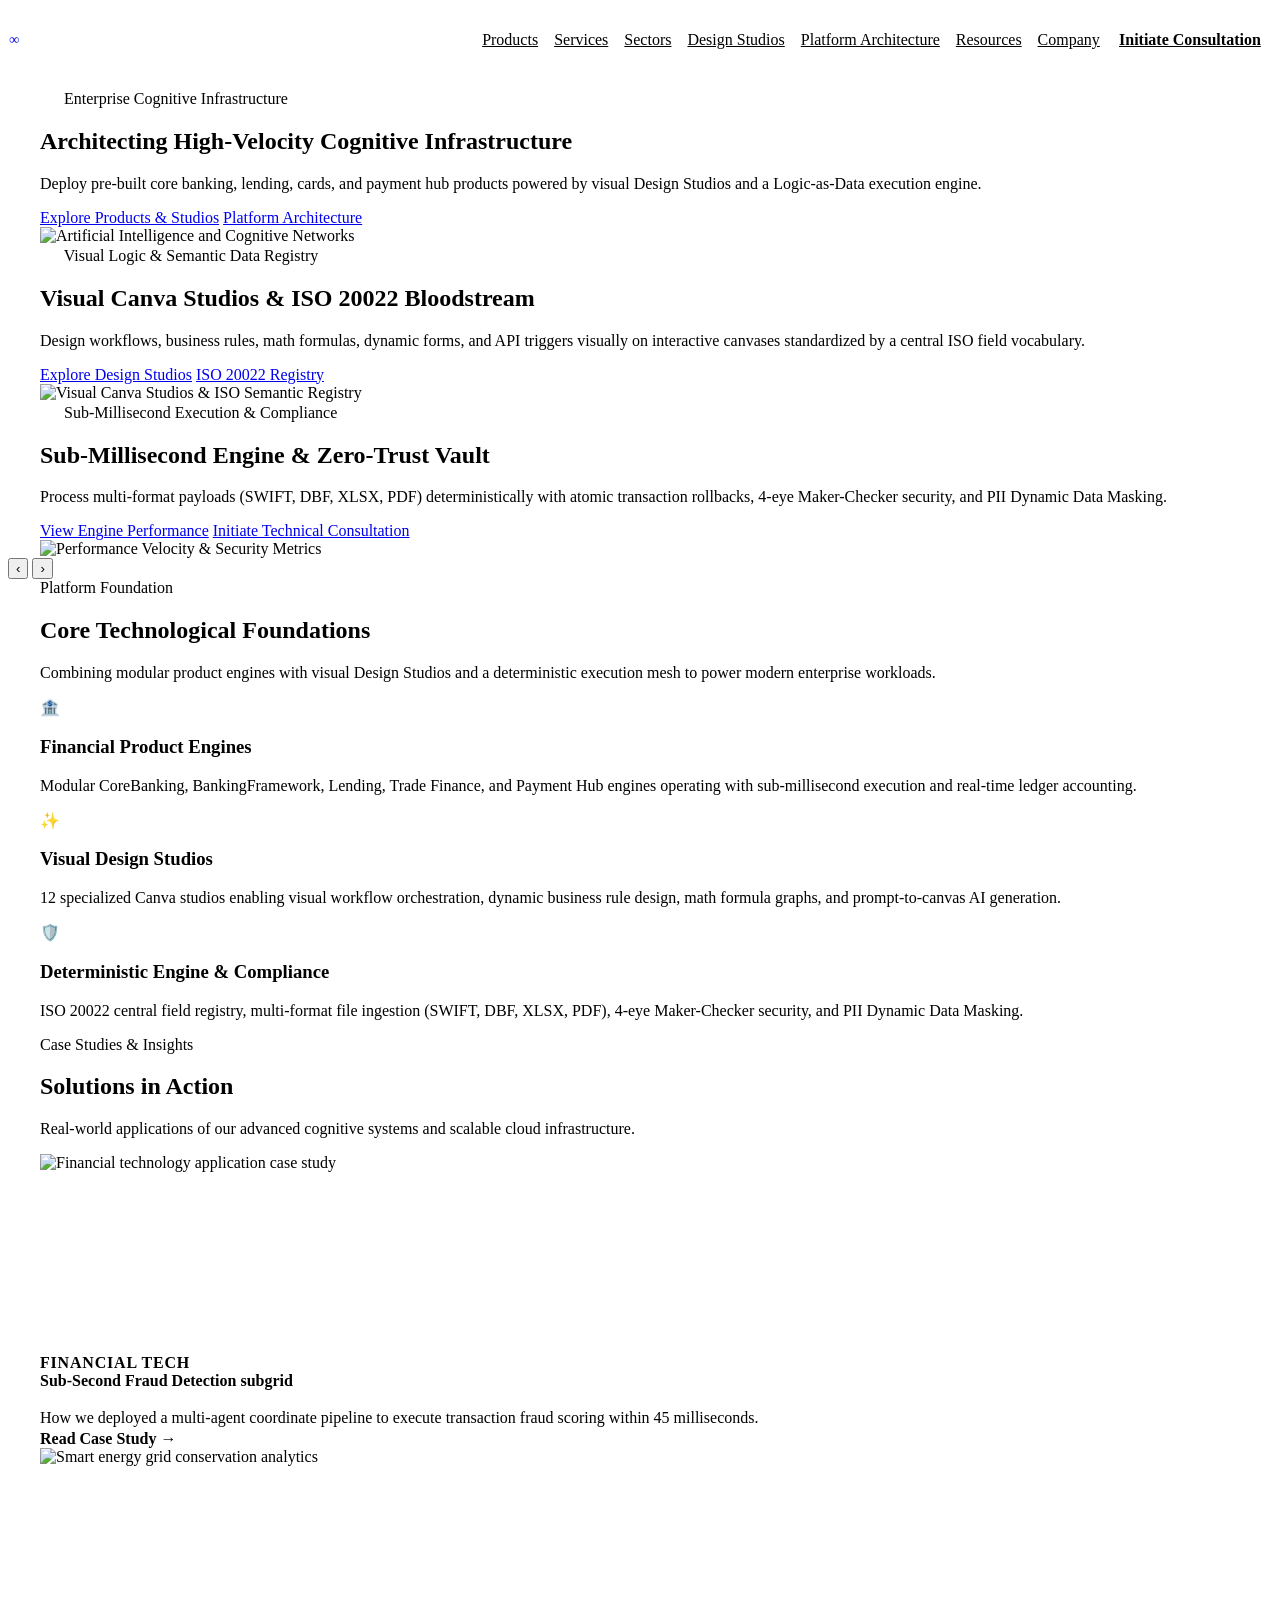
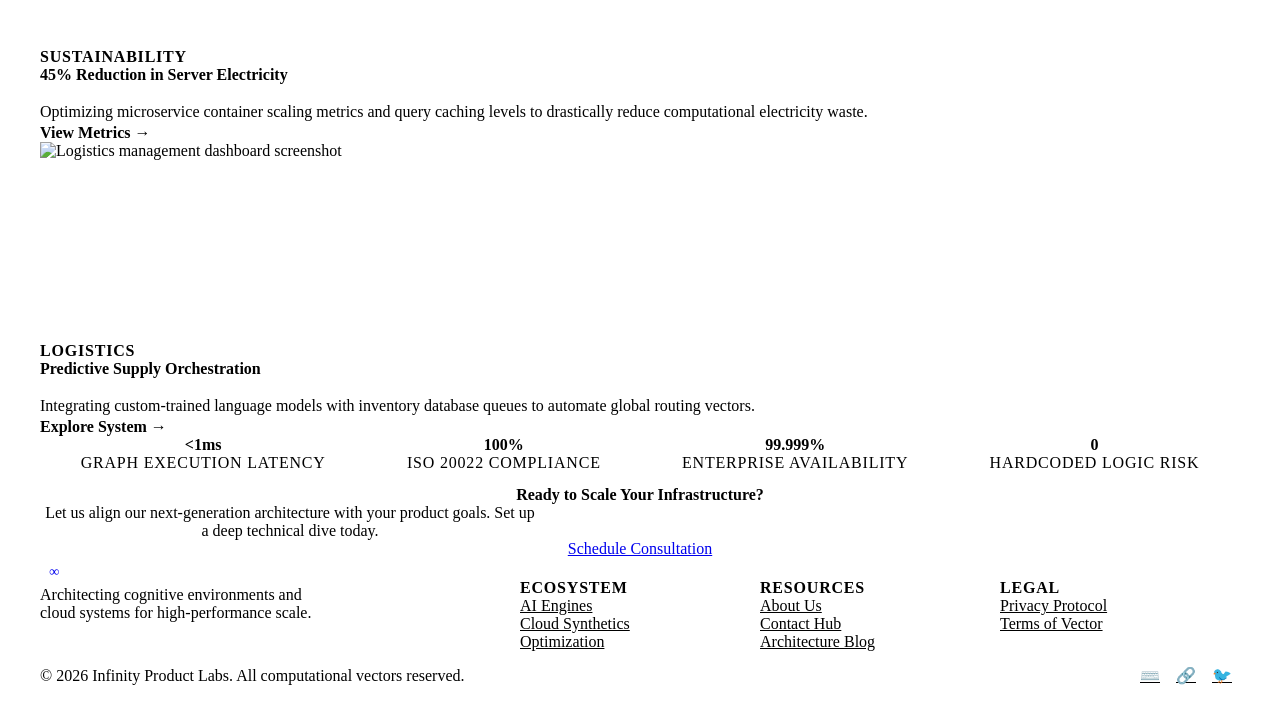
==== commit cefbb314: "Enhance website content with high-velocity product engines, visual Design Studios, and ISO 20022 arc" ====
--- a/index.html
+++ b/index.html
@@ -581,19 +581,19 @@
     <!-- Hero Slider Section (LTTS style) -->
     <section class="hero-slider-container" aria-label="Introduction Carousel">
       <div class="hero-slider">
-        <!-- Slide 1: AI & Agentic Systems -->
+        <!-- Slide 1: Enterprise Financial Products & Substrate -->
         <div class="hero-slide">
           <div class="container hero-grid">
             <div class="hero-content">
               <div class="badge">
                 <span class="logo-icon" style="width: 12px; height: 12px; margin-right: 4px; border-radius: 3px;"></span>
-                Pioneering Cognitive Solutions
-              </div>
-              <h1>Architecting the Cognitive Future</h1>
-              <p>We build highly performant AI engines, enterprise reasoning systems, and LLM agent pipelines optimized for next-generation scalability.</p>
+                Enterprise Cognitive Infrastructure
+              </div>
+              <h1>Architecting High-Velocity Cognitive Infrastructure</h1>
+              <p>Deploy pre-built core banking, lending, cards, and payment hub products powered by visual Design Studios and a Logic-as-Data execution engine.</p>
               <div class="hero-actions">
-                <a href="services.html" class="btn btn-primary">Explore AI Solutions</a>
-                <a href="about.html" class="btn btn-secondary">Our Methodology</a>
+                <a href="services.html" class="btn btn-primary">Explore Products & Studios</a>
+                <a href="about.html" class="btn btn-secondary">Platform Architecture</a>
               </div>
             </div>
             <div class="hero-visual">
@@ -604,47 +604,47 @@
           </div>
         </div>
 
-        <!-- Slide 2: Cloud Orchestration -->
+        <!-- Slide 2: Visual Canva Studios & ISO 20022 Bloodstream -->
         <div class="hero-slide">
           <div class="container hero-grid">
             <div class="hero-content">
               <div class="badge">
                 <span class="logo-icon" style="width: 12px; height: 12px; margin-right: 4px; border-radius: 3px;"></span>
-                Enterprise Cloud Integration
-              </div>
-              <h1>Smarter Cloud Orchestration</h1>
-              <p>Automated multicloud provisioning, serverless architectures, and telemetry-aware scaling systems designed for sub-millisecond query caching.</p>
+                Visual Logic & Semantic Data Registry
+              </div>
+              <h1>Visual Canva Studios & ISO 20022 Bloodstream</h1>
+              <p>Design workflows, business rules, math formulas, dynamic forms, and API triggers visually on interactive canvases standardized by a central ISO field vocabulary.</p>
               <div class="hero-actions">
-                <a href="services.html" class="btn btn-primary">Explore Cloud Tech</a>
-                <a href="about.html" class="btn btn-secondary">Infrastructure Audits</a>
+                <a href="services.html" class="btn btn-primary">Explore Design Studios</a>
+                <a href="about.html" class="btn btn-secondary">ISO 20022 Registry</a>
               </div>
             </div>
             <div class="hero-visual">
               <div class="hero-image-wrapper">
-                <img src="images/slider_cloud.png" alt="Multicloud Orchestration Infrastructure" width="480" height="480" loading="lazy">
+                <img src="images/slider_cloud.png" alt="Visual Canva Studios & ISO Semantic Registry" width="480" height="480" loading="lazy">
               </div>
             </div>
           </div>
         </div>
 
-        <!-- Slide 3: Performance & Efficiency -->
+        <!-- Slide 3: Deterministic Execution & Security -->
         <div class="hero-slide">
           <div class="container hero-grid">
             <div class="hero-content">
               <div class="badge">
                 <span class="logo-icon" style="width: 12px; height: 12px; margin-right: 4px; border-radius: 3px;"></span>
-                Maximizing System Velocity
-              </div>
-              <h1>Unlocking Performance & Scale</h1>
-              <p>Deploy advanced algorithm optimization techniques to accelerate data pipelines and reduce enterprise server electricity consumption by 45%.</p>
+                Sub-Millisecond Execution & Compliance
+              </div>
+              <h1>Sub-Millisecond Engine & Zero-Trust Vault</h1>
+              <p>Process multi-format payloads (SWIFT, DBF, XLSX, PDF) deterministically with atomic transaction rollbacks, 4-eye Maker-Checker security, and PII Dynamic Data Masking.</p>
               <div class="hero-actions">
-                <a href="services.html" class="btn btn-primary">Analyze Performance</a>
-                <a href="contact.html" class="btn btn-secondary">Contact our Engineers</a>
+                <a href="services.html" class="btn btn-primary">View Engine Performance</a>
+                <a href="contact.html" class="btn btn-secondary">Initiate Technical Consultation</a>
               </div>
             </div>
             <div class="hero-visual">
               <div class="hero-image-wrapper">
-                <img src="images/slider_performance.png" alt="Performance Velocity Metrics Dashboard" width="480" height="480" loading="lazy">
+                <img src="images/slider_performance.png" alt="Performance Velocity & Security Metrics" width="480" height="480" loading="lazy">
               </div>
             </div>
           </div>
@@ -663,29 +663,29 @@
     <section class="capabilities" style="padding: var(--space-2xl) 0; position: relative; z-index: 1;" aria-labelledby="capabilities-title">
       <div class="container">
         <div class="section-header">
-          <span class="section-tag">Core Offerings</span>
-          <h2 class="section-title" id="capabilities-title">Cognitive Capabilities</h2>
-          <p class="section-subtitle">Leveraging state-of-the-art technological pipelines to orchestrate systems that scale seamlessly and execute with low latency.</p>
+          <span class="section-tag">Platform Foundation</span>
+          <h2 class="section-title" id="capabilities-title">Core Technological Foundations</h2>
+          <p class="section-subtitle">Combining modular product engines with visual Design Studios and a deterministic execution mesh to power modern enterprise workloads.</p>
         </div>
 
         <div class="features-grid">
           <!-- Card 1 -->
           <div class="glass-card">
-            <div class="card-icon" aria-hidden="true">⚙️</div>
-            <h3>Cognitive Systems</h3>
-            <p style="color: var(--text-secondary); margin-top: var(--space-xs); font-size: var(--fs-sm);">Deploy bespoke language models and specialized agent structures integrated directly with your database pipelines.</p>
+            <div class="card-icon" aria-hidden="true">🏦</div>
+            <h3>Financial Product Engines</h3>
+            <p style="color: var(--text-secondary); margin-top: var(--space-xs); font-size: var(--fs-sm);">Modular CoreBanking, BankingFramework, Lending, Trade Finance, and Payment Hub engines operating with sub-millisecond execution and real-time ledger accounting.</p>
           </div>
           <!-- Card 2 -->
           <div class="glass-card">
-            <div class="card-icon" aria-hidden="true">🌐</div>
-            <h3>Cloud Orchestration</h3>
-            <p style="color: var(--text-secondary); margin-top: var(--space-xs); font-size: var(--fs-sm);">Automated infrastructure management, serverless architecture, and multi-region synchronization protocols.</p>
+            <div class="card-icon" aria-hidden="true">✨</div>
+            <h3>Visual Design Studios</h3>
+            <p style="color: var(--text-secondary); margin-top: var(--space-xs); font-size: var(--fs-sm);">12 specialized Canva studios enabling visual workflow orchestration, dynamic business rule design, math formula graphs, and prompt-to-canvas AI generation.</p>
           </div>
           <!-- Card 3 -->
           <div class="glass-card">
-            <div class="card-icon" aria-hidden="true">⚡</div>
-            <h3>Quantum Efficiency</h3>
-            <p style="color: var(--text-secondary); margin-top: var(--space-xs); font-size: var(--fs-sm);">Algorithm optimization techniques that reduce execution delays and computational costs by up to 45%.</p>
+            <div class="card-icon" aria-hidden="true">🛡️</div>
+            <h3>Deterministic Engine & Compliance</h3>
+            <p style="color: var(--text-secondary); margin-top: var(--space-xs); font-size: var(--fs-sm);">ISO 20022 central field registry, multi-format file ingestion (SWIFT, DBF, XLSX, PDF), 4-eye Maker-Checker security, and PII Dynamic Data Masking.</p>
           </div>
         </div>
       </div>
@@ -741,16 +741,20 @@
     <section class="metrics" style="background: var(--bg-secondary); border-top: 1px solid var(--border-color); border-bottom: 1px solid var(--border-color); padding: var(--space-xl) 0;" aria-label="Key Performance Indicators">
       <div class="container" style="display: flex; justify-content: space-around; flex-wrap: wrap; gap: var(--space-lg); text-align: center;">
         <div>
-          <div style="font-family: var(--font-heading); font-size: var(--fs-2xl); font-weight: 800; color: var(--accent-primary);">99.99%</div>
-          <div style="font-size: var(--fs-xs); color: var(--text-muted); text-transform: uppercase; letter-spacing: 0.05em; margin-top: var(--space-xxs);">System Reliability</div>
+          <div style="font-family: var(--font-heading); font-size: var(--fs-2xl); font-weight: 800; color: var(--accent-primary);">&lt;1ms</div>
+          <div style="font-size: var(--fs-xs); color: var(--text-muted); text-transform: uppercase; letter-spacing: 0.05em; margin-top: var(--space-xxs);">Graph Execution Latency</div>
         </div>
         <div>
-          <div style="font-family: var(--font-heading); font-size: var(--fs-2xl); font-weight: 800; color: var(--accent-primary);">150M+</div>
-          <div style="font-size: var(--fs-xs); color: var(--text-muted); text-transform: uppercase; letter-spacing: 0.05em; margin-top: var(--space-xxs);">Daily Computations</div>
+          <div style="font-family: var(--font-heading); font-size: var(--fs-2xl); font-weight: 800; color: var(--accent-primary);">100%</div>
+          <div style="font-size: var(--fs-xs); color: var(--text-muted); text-transform: uppercase; letter-spacing: 0.05em; margin-top: var(--space-xxs);">ISO 20022 Compliance</div>
         </div>
         <div>
-          <div style="font-family: var(--font-heading); font-size: var(--fs-2xl); font-weight: 800; color: var(--accent-primary);">45%</div>
-          <div style="font-size: var(--fs-xs); color: var(--text-muted); text-transform: uppercase; letter-spacing: 0.05em; margin-top: var(--space-xxs);">Client Energy Reduction</div>
+          <div style="font-family: var(--font-heading); font-size: var(--fs-2xl); font-weight: 800; color: var(--accent-primary);">99.999%</div>
+          <div style="font-size: var(--fs-xs); color: var(--text-muted); text-transform: uppercase; letter-spacing: 0.05em; margin-top: var(--space-xxs);">Enterprise Availability</div>
+        </div>
+        <div>
+          <div style="font-family: var(--font-heading); font-size: var(--fs-2xl); font-weight: 800; color: var(--accent-primary);">0</div>
+          <div style="font-size: var(--fs-xs); color: var(--text-muted); text-transform: uppercase; letter-spacing: 0.05em; margin-top: var(--space-xxs);">Hardcoded Logic Risk</div>
         </div>
       </div>
     </section>
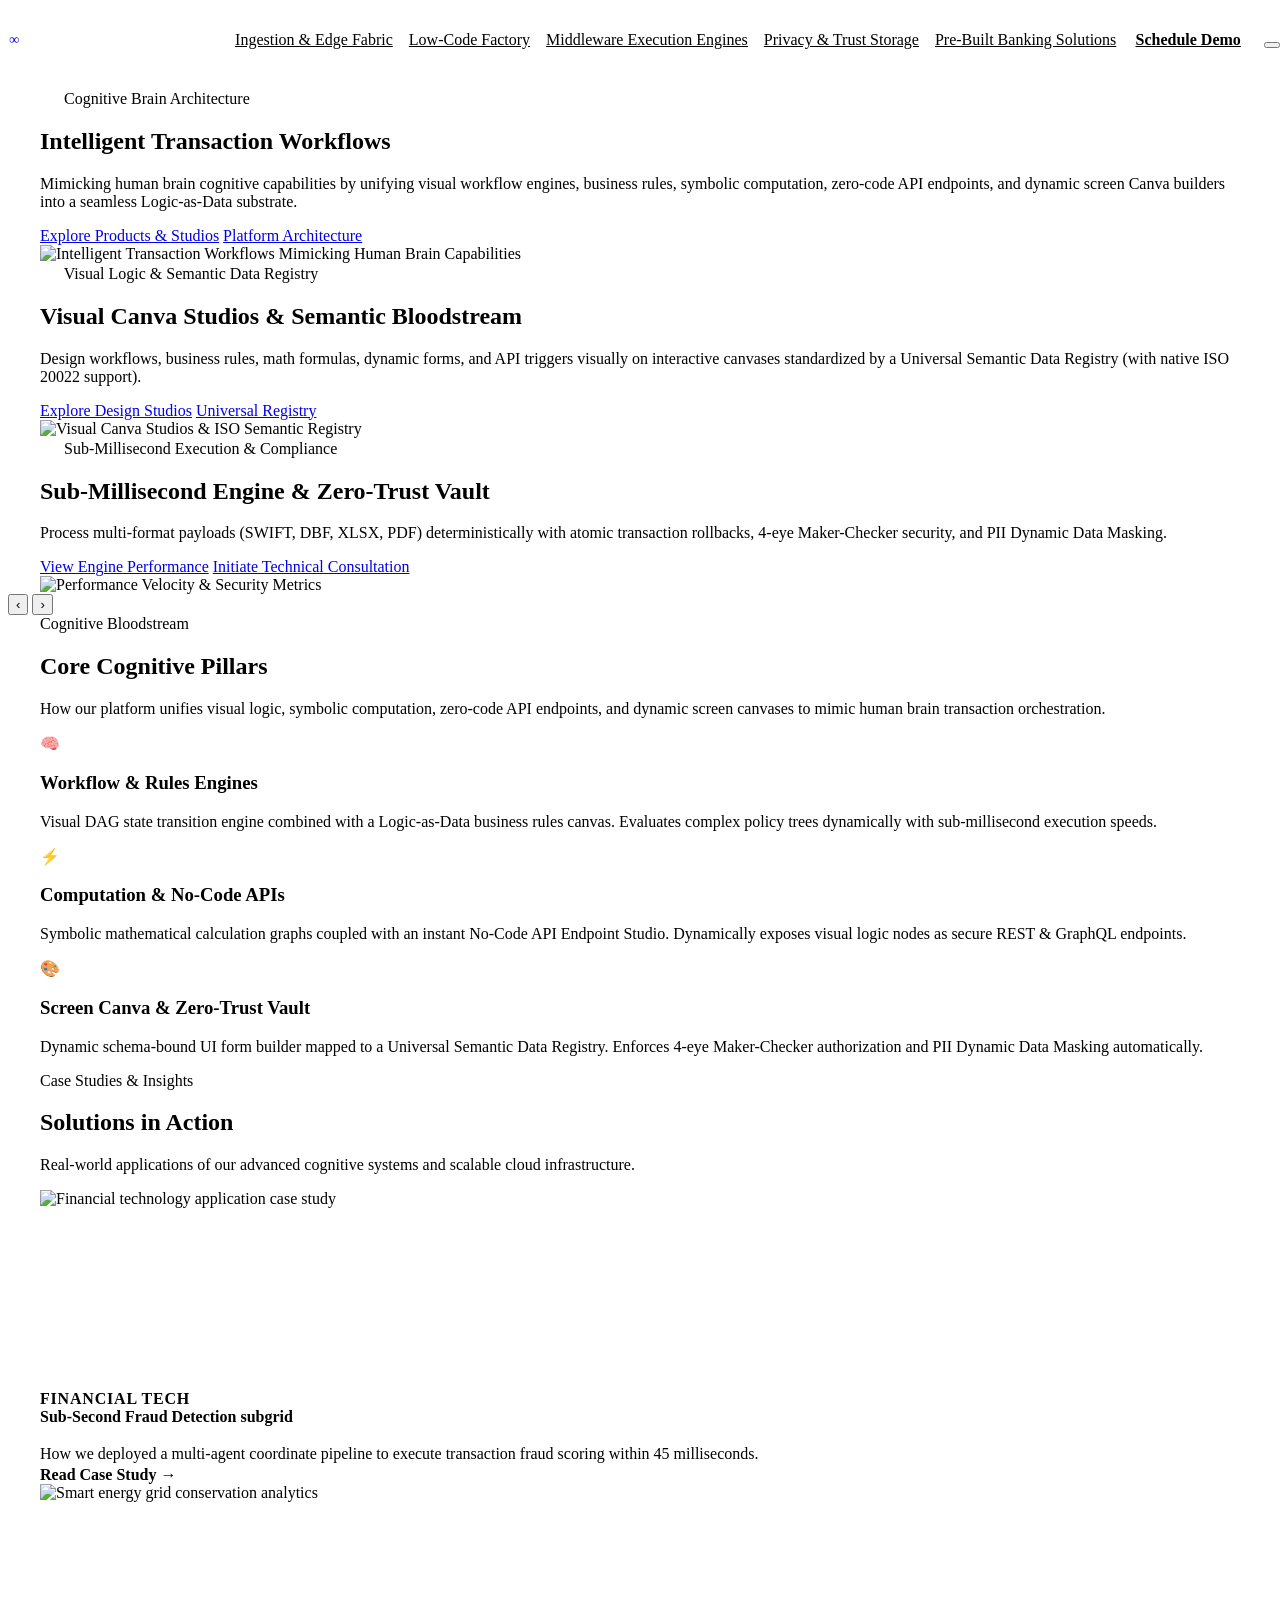
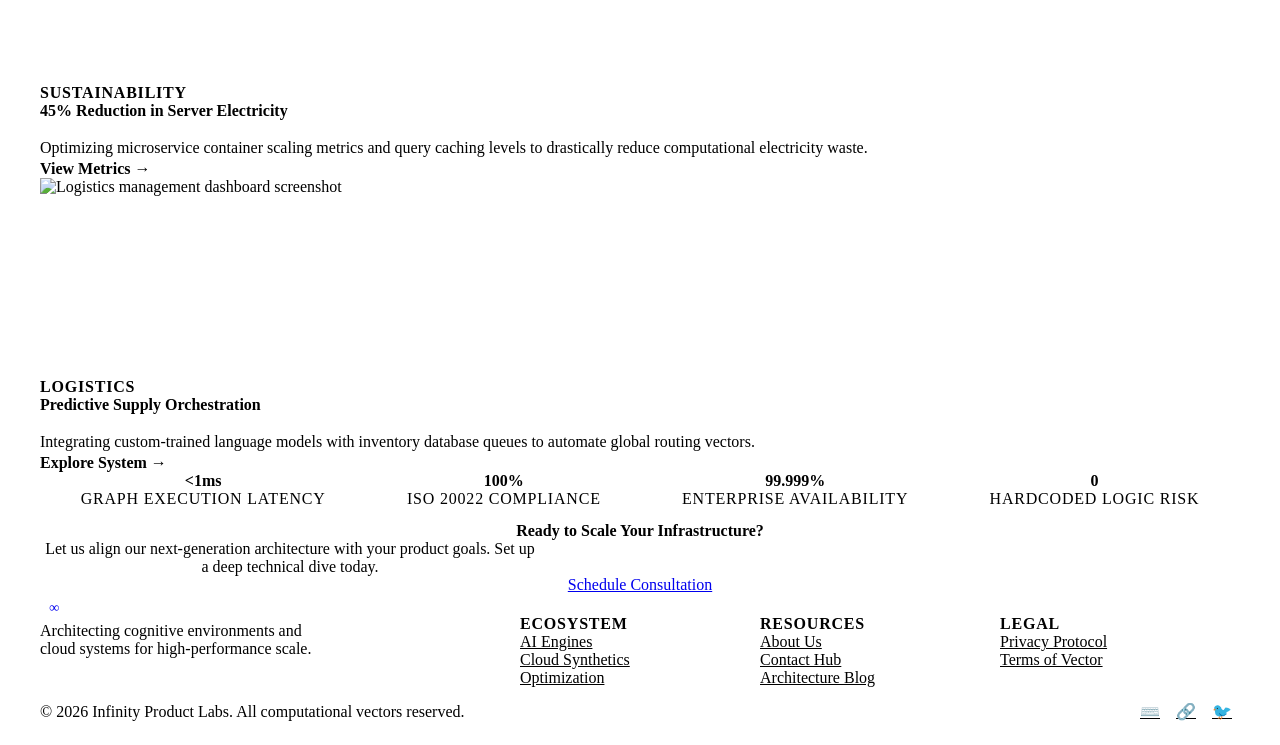
==== commit d5a7af1a: "feat: Restructure mega-menus to align with InfinityProductOS Architecture" ====
--- a/index.html
+++ b/index.html
@@ -12,10 +12,10 @@
   <meta property="og:image" content="images/hero_graphic.png">
   
   <!-- CSS Stylesheets -->
-  <link rel="stylesheet" href="css/variables.css">
-  <link rel="stylesheet" href="css/reset.css">
-  <link rel="stylesheet" href="css/layout.css">
-  <link rel="stylesheet" href="css/components.css">
+  <link rel="stylesheet" href="css/variables.css?v=4.0">
+  <link rel="stylesheet" href="css/reset.css?v=4.0">
+  <link rel="stylesheet" href="css/layout.css?v=4.0">
+  <link rel="stylesheet" href="css/components.css?v=4.0">
 </head>
 <body>
 
@@ -36,536 +36,424 @@
       
       <nav class="main-nav" id="mainNav" aria-label="Main navigation">
         <ul class="nav-list">
-          <!-- Products Mega Menu -->
+          
+          <!-- Menu 1: Ingestion & Edge Fabric -->
           <li class="nav-item has-mega-menu">
-            <a href="index.html" class="nav-link has-submenu">Products</a>
+            <a href="services.html" class="nav-link has-submenu">Ingestion & Edge Fabric</a>
             <div class="mega-menu-panel">
               <div class="mega-grid">
                 <!-- Column 1 -->
                 <div class="mega-col">
-                  <h4 class="mega-heading">Core & Channels</h4>
-                  <div class="mega-links">
-                    <a href="services.html" class="mega-item">
-                      <div class="mega-item-icon">∞</div>
-                      <div class="mega-item-content">
-                        <span class="mega-item-title">BankingFramework</span>
-                        <span class="mega-item-desc">Universal financial logic & ledger substrate</span>
-                      </div>
-                    </a>
-                    <a href="services.html" class="mega-item">
-                      <div class="mega-item-icon">∞</div>
-                      <div class="mega-item-content">
-                        <span class="mega-item-title">CoreBanking</span>
-                        <span class="mega-item-desc">High-throughput real-time ledger accounting</span>
-                      </div>
-                    </a>
-                    <a href="services.html" class="mega-item">
-                      <div class="mega-item-icon">∞</div>
-                      <div class="mega-item-content">
-                        <span class="mega-item-title">Virtual Accounts</span>
-                        <span class="mega-item-desc">Dynamic virtual accounts & ledger segregation</span>
-                      </div>
-                    </a>
-                    <a href="services.html" class="mega-item">
-                      <div class="mega-item-icon">∞</div>
-                      <div class="mega-item-content">
-                        <span class="mega-item-title">Cards</span>
-                        <span class="mega-item-desc">Issuance pipelines and payment processing rails</span>
+                  <h4 class="mega-heading">Edge Telemetry</h4>
+                  <div class="mega-links">
+                    <a href="services.html" class="mega-item">
+                      <div class="mega-item-icon">📡</div>
+                      <div class="mega-item-content">
+                        <span class="mega-item-title">IoT Edge Telemetry</span>
+                        <span class="mega-item-desc">Smart Grids & Meters</span>
+                      </div>
+                    </a>
+                    <a href="services.html" class="mega-item">
+                      <div class="mega-item-icon">⚡</div>
+                      <div class="mega-item-content">
+                        <span class="mega-item-title">Real-Time Streams</span>
+                        <span class="mega-item-desc">REST, GraphQL, gRPC / Kong API</span>
                       </div>
                     </a>
                   </div>
                 </div>
                 <!-- Column 2 -->
                 <div class="mega-col">
-                  <h4 class="mega-heading">Lending & Structured</h4>
-                  <div class="mega-links">
-                    <a href="services.html" class="mega-item">
-                      <div class="mega-item-icon">∞</div>
-                      <div class="mega-item-content">
-                        <span class="mega-item-title">Commercial Lending</span>
-                        <span class="mega-item-desc">Corporate credit assessment & facilities management</span>
-                      </div>
-                    </a>
-                    <a href="services.html" class="mega-item">
-                      <div class="mega-item-icon">∞</div>
-                      <div class="mega-item-content">
-                        <span class="mega-item-title">Retail Lending</span>
-                        <span class="mega-item-desc">Automated consumer origination & credit scoring</span>
-                      </div>
-                    </a>
-                    <a href="services.html" class="mega-item">
-                      <div class="mega-item-icon">∞</div>
-                      <div class="mega-item-content">
-                        <span class="mega-item-title">Trade Finance</span>
-                        <span class="mega-item-desc">Import/export credit & letter of credit cycles</span>
-                      </div>
-                    </a>
-                    <a href="services.html" class="mega-item">
-                      <div class="mega-item-icon">∞</div>
-                      <div class="mega-item-content">
-                        <span class="mega-item-title">Structured Finance</span>
-                        <span class="mega-item-desc">Asset-backed securitization & complex credit engines</span>
+                  <h4 class="mega-heading">Document AI Extraction</h4>
+                  <div class="mega-links">
+                    <a href="services.html" class="mega-item">
+                      <div class="mega-item-icon">🤖</div>
+                      <div class="mega-item-content">
+                        <span class="mega-item-title">Agentic NLP Extraction</span>
+                        <span class="mega-item-desc">Crew AI / MS Autogen Framework</span>
+                      </div>
+                    </a>
+                    <a href="services.html" class="mega-item">
+                      <div class="mega-item-icon">📄</div>
+                      <div class="mega-item-content">
+                        <span class="mega-item-title">Semi-Structured Files</span>
+                        <span class="mega-item-desc">PDF Reports, Invoices</span>
                       </div>
                     </a>
                   </div>
                 </div>
                 <!-- Column 3 -->
                 <div class="mega-col">
-                  <h4 class="mega-heading">Liquidity & Cash</h4>
-                  <div class="mega-links">
-                    <a href="services.html" class="mega-item">
-                      <div class="mega-item-icon">∞</div>
-                      <div class="mega-item-content">
-                        <span class="mega-item-title">Payment Hub</span>
-                        <span class="mega-item-desc">Universal payment orchestration and clearing rails</span>
-                      </div>
-                    </a>
-                    <a href="services.html" class="mega-item">
-                      <div class="mega-item-icon">∞</div>
-                      <div class="mega-item-content">
-                        <span class="mega-item-title">Supply Chain Finance and Factoring</span>
-                        <span class="mega-item-desc">Receivables financing & early payment discounting</span>
-                      </div>
-                    </a>
-                    <a href="services.html" class="mega-item">
-                      <div class="mega-item-icon">∞</div>
-                      <div class="mega-item-content">
-                        <span class="mega-item-title">LiquidityManagement</span>
-                        <span class="mega-item-desc">Dynamic sweeps, cash pooling, & yield optimization</span>
-                      </div>
-                    </a>
-                    <a href="services.html" class="mega-item">
-                      <div class="mega-item-icon">∞</div>
-                      <div class="mega-item-content">
-                        <span class="mega-item-title">TreasuryManagement</span>
-                        <span class="mega-item-desc">Risk boundaries, hedging strategies, & cash position</span>
-                      </div>
-                    </a>
-                  </div>
-                </div>
-                <!-- Column 4: Featured Showcase -->
-                <div class="mega-featured-col">
-                  <img src="images/featured_menu.png" alt="Product Framework Analytics" class="mega-featured-img">
-                  <span class="mega-featured-title">Infinity Ecosystem</span>
-                  <span class="mega-featured-desc">Deploy next-generation transaction environments with unified control planes.</span>
-                  <a href="services.html" class="btn btn-primary" style="padding: 0.4rem 1rem; font-size: var(--fs-xs); width: fit-content; margin-top: 4px;">Learn More</a>
+                  <h4 class="mega-heading">Batch Feeds & Events</h4>
+                  <div class="mega-links">
+                    <a href="services.html" class="mega-item">
+                      <div class="mega-item-icon">📦</div>
+                      <div class="mega-item-content">
+                        <span class="mega-item-title">Structured Batch Feeds</span>
+                        <span class="mega-item-desc">Apache NiFi / SFTP</span>
+                      </div>
+                    </a>
+                    <a href="services.html" class="mega-item">
+                      <div class="mega-item-icon">🚀</div>
+                      <div class="mega-item-content">
+                        <span class="mega-item-title">Event Ingestion Bus</span>
+                        <span class="mega-item-desc">Apache Kafka</span>
+                      </div>
+                    </a>
+                  </div>
+                </div>
+                <!-- Column 4 -->
+                <div class="mega-col">
+                  <h4 class="mega-heading">Secure AI Gateway</h4>
+                  <div class="mega-links">
+                    <a href="services.html" class="mega-item">
+                      <div class="mega-item-icon">🛡️</div>
+                      <div class="mega-item-content">
+                        <span class="mega-item-title">Presidio PII Scrubbing</span>
+                        <span class="mega-item-desc">Inline Transformation Proxy</span>
+                      </div>
+                    </a>
+                    <a href="services.html" class="mega-item">
+                      <div class="mega-item-icon">🔑</div>
+                      <div class="mega-item-content">
+                        <span class="mega-item-title">Field-Level Tokenization</span>
+                        <span class="mega-item-desc">SHA-256 Metadata Anchors</span>
+                      </div>
+                    </a>
+                  </div>
                 </div>
               </div>
             </div>
           </li>
-          
-          <!-- Services Mega Menu -->
+
+          <!-- Menu 2: Low-Code Factory -->
           <li class="nav-item has-mega-menu">
-            <a href="services.html" class="nav-link has-submenu">Services</a>
+            <a href="studio.html" class="nav-link has-submenu">Low-Code Factory</a>
             <div class="mega-menu-panel">
               <div class="mega-grid">
                 <!-- Column 1 -->
                 <div class="mega-col">
-                  <h4 class="mega-heading">AI & Agentic Engines</h4>
-                  <div class="mega-links">
-                    <a href="services.html" class="mega-item">
+                  <h4 class="mega-heading">Process & UI</h4>
+                  <div class="mega-links">
+                    <a href="studio.html" class="mega-item">
+                      <div class="mega-item-icon">🔗</div>
+                      <div class="mega-item-content">
+                        <span class="mega-item-title">Workflow & State Studio</span>
+                        <span class="mega-item-desc">State Orchestration (The Glue)</span>
+                      </div>
+                    </a>
+                    <a href="studio.html" class="mega-item">
+                      <div class="mega-item-icon">🖥️</div>
+                      <div class="mega-item-content">
+                        <span class="mega-item-title">Dynamic Screen Designer</span>
+                        <span class="mega-item-desc">Advanced GUI Builder</span>
+                      </div>
+                    </a>
+                  </div>
+                </div>
+                <!-- Column 2 -->
+                <div class="mega-col">
+                  <h4 class="mega-heading">Logic & Rules</h4>
+                  <div class="mega-links">
+                    <a href="studio.html" class="mega-item">
                       <div class="mega-item-icon">🧠</div>
                       <div class="mega-item-content">
-                        <span class="mega-item-title">Infinity Product Labs Mind</span>
-                        <span class="mega-item-desc">Autonomous reasoning and LLM agent pipelines</span>
-                      </div>
-                    </a>
-                    <a href="services.html" class="mega-item">
-                      <div class="mega-item-icon">⚙️</div>
-                      <div class="mega-item-content">
-                        <span class="mega-item-title">Infinity Product Labs Core</span>
-                        <span class="mega-item-desc">Cognitive subgrids and multi-agent coordination</span>
-                      </div>
-                    </a>
-                  </div>
-                </div>
-                <!-- Column 2 -->
-                <div class="mega-col">
-                  <h4 class="mega-heading">Cloud Orchestration</h4>
-                  <div class="mega-links">
-                    <a href="services.html" class="mega-item">
-                      <div class="mega-item-icon">🌐</div>
-                      <div class="mega-item-content">
-                        <span class="mega-item-title">Cloud Synthetics</span>
-                        <span class="mega-item-desc">Automated multicloud provisioning and syncing</span>
-                      </div>
-                    </a>
-                    <a href="services.html" class="mega-item">
-                      <div class="mega-item-icon">⚡</div>
-                      <div class="mega-item-content">
-                        <span class="mega-item-title">Edge Flow</span>
-                        <span class="mega-item-desc">Telemetry-aware serverless auto-scaling triggers</span>
+                        <span class="mega-item-title">Business Rules Engine</span>
+                        <span class="mega-item-desc">State Machine Metadata (The Brain)</span>
+                      </div>
+                    </a>
+                    <a href="studio.html" class="mega-item">
+                      <div class="mega-item-icon">➕</div>
+                      <div class="mega-item-content">
+                        <span class="mega-item-title">Calculation Formula Designer</span>
+                        <span class="mega-item-desc">Symbolic Math Nodes</span>
                       </div>
                     </a>
                   </div>
                 </div>
                 <!-- Column 3 -->
                 <div class="mega-col">
-                  <h4 class="mega-heading">Performance Engine</h4>
-                  <div class="mega-links">
-                    <a href="services.html" class="mega-item">
-                      <div class="mega-item-icon">🚀</div>
-                      <div class="mega-item-content">
-                        <span class="mega-item-title">Cache Matrix</span>
-                        <span class="mega-item-desc">Sub-millisecond query caching tier</span>
-                      </div>
-                    </a>
-                    <a href="services.html" class="mega-item">
-                      <div class="mega-item-icon">📊</div>
-                      <div class="mega-item-content">
-                        <span class="mega-item-title">Stream Telemetry</span>
-                        <span class="mega-item-desc">Real-time metrics logging and query audit logs</span>
-                      </div>
-                    </a>
-                  </div>
-                </div>
-                <!-- Column 4: Featured Showcase (LTTS style) -->
-                <div class="mega-featured-col">
-                  <img src="images/featured_menu.png" alt="Analytics Dashboard Showcase" class="mega-featured-img">
-                  <span class="mega-featured-title">Platform Insights</span>
-                  <span class="mega-featured-desc">Explore how our analytics dashboard manages multicloud systems dynamically.</span>
-                  <a href="services.html" class="btn btn-primary" style="padding: 0.4rem 1rem; font-size: var(--fs-xs); width: fit-content; margin-top: 4px;">Learn More</a>
+                  <h4 class="mega-heading">Data Mapping & Integration</h4>
+                  <div class="mega-links">
+                    <a href="studio.html" class="mega-item">
+                      <div class="mega-item-icon">🗺️</div>
+                      <div class="mega-item-content">
+                        <span class="mega-item-title">Visual Mapper Panel</span>
+                        <span class="mega-item-desc">Schema Mapping Manifest (The Connect)</span>
+                      </div>
+                    </a>
+                    <a href="studio.html" class="mega-item">
+                      <div class="mega-item-icon">🔌</div>
+                      <div class="mega-item-content">
+                        <span class="mega-item-title">Visual API Designer</span>
+                        <span class="mega-item-desc">Orchestration Integrations</span>
+                      </div>
+                    </a>
+                  </div>
+                </div>
+                <!-- Column 4 -->
+                <div class="mega-col">
+                  <h4 class="mega-heading">AI Assistants</h4>
+                  <div class="mega-links">
+                    <a href="studio.html" class="mega-item">
+                      <div class="mega-item-icon">💬</div>
+                      <div class="mega-item-content">
+                        <span class="mega-item-title">NLP Prompt-to-Canvas</span>
+                        <span class="mega-item-desc">Compiler Assistant</span>
+                      </div>
+                    </a>
+                    <a href="studio.html" class="mega-item">
+                      <div class="mega-item-icon">🧩</div>
+                      <div class="mega-item-content">
+                        <span class="mega-item-title">Decomposition Module</span>
+                        <span class="mega-item-desc">Rules & Formulas Extractor</span>
+                      </div>
+                    </a>
+                  </div>
                 </div>
               </div>
             </div>
           </li>
-          
-          <!-- Sectors Mega Menu -->
+
+          <!-- Menu 3: Middleware Execution Engines -->
           <li class="nav-item has-mega-menu">
-            <a href="#" class="nav-link has-submenu">Sectors</a>
+            <a href="services.html" class="nav-link has-submenu">Middleware Execution Engines</a>
             <div class="mega-menu-panel">
               <div class="mega-grid">
                 <!-- Column 1 -->
                 <div class="mega-col">
-                  <h4 class="mega-heading">Financial Tech</h4>
-                  <div class="mega-links">
-                    <a href="services.html" class="mega-item">
-                      <div class="mega-item-icon">🏦</div>
-                      <div class="mega-item-content">
-                        <span class="mega-item-title">Cognitive Finance</span>
-                        <span class="mega-item-desc">Sub-second transaction processing & fraud detection</span>
+                  <h4 class="mega-heading">Semantic Hub & Transformation</h4>
+                  <div class="mega-links">
+                    <a href="services.html" class="mega-item">
+                      <div class="mega-item-icon">📖</div>
+                      <div class="mega-item-content">
+                        <span class="mega-item-title">ISO Business Field Registry</span>
+                        <span class="mega-item-desc">Dynamic Filtering Arrays</span>
+                      </div>
+                    </a>
+                    <a href="services.html" class="mega-item">
+                      <div class="mega-item-icon">🔄</div>
+                      <div class="mega-item-content">
+                        <span class="mega-item-title">Transformation Mappers</span>
+                        <span class="mega-item-desc">Backed by Rules/Math</span>
                       </div>
                     </a>
                   </div>
                 </div>
                 <!-- Column 2 -->
                 <div class="mega-col">
-                  <h4 class="mega-heading">Operations</h4>
-                  <div class="mega-links">
-                    <a href="services.html" class="mega-item">
-                      <div class="mega-item-icon">📦</div>
-                      <div class="mega-item-content">
-                        <span class="mega-item-title">Smart Logistics</span>
-                        <span class="mega-item-desc">Autonomous routing & inventory predictions</span>
+                  <h4 class="mega-heading">Lego Block Engines</h4>
+                  <div class="mega-links">
+                    <a href="services.html" class="mega-item">
+                      <div class="mega-item-icon">🚪</div>
+                      <div class="mega-item-content">
+                        <span class="mega-item-title">Canonical Data Gateway</span>
+                        <span class="mega-item-desc">Input Block Normalization</span>
+                      </div>
+                    </a>
+                    <a href="services.html" class="mega-item">
+                      <div class="mega-item-icon">⚖️</div>
+                      <div class="mega-item-content">
+                        <span class="mega-item-title">Enterprise Reconciliation</span>
+                        <span class="mega-item-desc">ERE Block & Shadow Subsystems</span>
                       </div>
                     </a>
                   </div>
                 </div>
                 <!-- Column 3 -->
                 <div class="mega-col">
-                  <h4 class="mega-heading">SaaS & Scale</h4>
-                  <div class="mega-links">
-                    <a href="services.html" class="mega-item">
-                      <div class="mega-item-icon">🔌</div>
-                      <div class="mega-item-content">
-                        <span class="mega-item-title">Enterprise SaaS</span>
-                        <span class="mega-item-desc">Multi-tenant orchestration for digital products</span>
-                      </div>
-                    </a>
-                  </div>
-                </div>
-                <!-- Column 4: Featured Showcase (LTTS style) -->
-                <div class="mega-featured-col">
-                  <img src="images/slider_cloud.png" alt="Fintech Solutions" class="mega-featured-img">
-                  <span class="mega-featured-title">Fintech Architecture</span>
-                  <span class="mega-featured-desc">See how we processed $1.2B with sub-millisecond fraud validation latency.</span>
-                  <a href="services.html" class="btn btn-primary" style="padding: 0.4rem 1rem; font-size: var(--fs-xs); width: fit-content; margin-top: 4px;">Read Case Study</a>
+                  <h4 class="mega-heading">Control & Processing</h4>
+                  <div class="mega-links">
+                    <a href="services.html" class="mega-item">
+                      <div class="mega-item-icon">🚧</div>
+                      <div class="mega-item-content">
+                        <span class="mega-item-title">Governance Guardrails Engine</span>
+                        <span class="mega-item-desc">Gate Block - 4-Eye/8-Eye Overrides</span>
+                      </div>
+                    </a>
+                    <a href="services.html" class="mega-item">
+                      <div class="mega-item-icon">⚙️</div>
+                      <div class="mega-item-content">
+                        <span class="mega-item-title">Calculation Engine</span>
+                        <span class="mega-item-desc">Transform Block Execution</span>
+                      </div>
+                    </a>
+                  </div>
+                </div>
+                <!-- Column 4 -->
+                <div class="mega-col">
+                  <h4 class="mega-heading">Event Bus Engine</h4>
+                  <div class="mega-links">
+                    <a href="services.html" class="mega-item">
+                      <div class="mega-item-icon">📢</div>
+                      <div class="mega-item-content">
+                        <span class="mega-item-title">Broadcasting Triggers</span>
+                        <span class="mega-item-desc">State Transitions & Rule Executions</span>
+                      </div>
+                    </a>
+                    <a href="services.html" class="mega-item">
+                      <div class="mega-item-icon">⏱️</div>
+                      <div class="mega-item-content">
+                        <span class="mega-item-title">Multi-File Upload Pipeline</span>
+                        <span class="mega-item-desc">Asynchronous Processing</span>
+                      </div>
+                    </a>
+                  </div>
                 </div>
               </div>
             </div>
           </li>
 
-          <!-- Design Studios Mega Menu -->
+          <!-- Menu 4: Privacy & Trust Storage -->
           <li class="nav-item has-mega-menu">
-            <a href="#" class="nav-link has-submenu">Design Studios</a>
+            <a href="services.html" class="nav-link has-submenu">Privacy & Trust Storage</a>
             <div class="mega-menu-panel">
               <div class="mega-grid">
                 <!-- Column 1 -->
                 <div class="mega-col">
-                  <h4 class="mega-heading">Core & Experience</h4>
-                  <div class="mega-links">
-                    <a href="services.html" class="mega-item">
-                      <div class="mega-item-icon">✨</div>
-                      <div class="mega-item-content">
-                        <span class="mega-item-title">Immersive Interface Studio</span>
-                        <span class="mega-item-desc">Spatial 3D overlays and AR/VR systems design</span>
-                      </div>
-                    </a>
-                    <a href="services.html" class="mega-item">
-                      <div class="mega-item-icon">🧠</div>
-                      <div class="mega-item-content">
-                        <span class="mega-item-title">Cognitive Design Studio</span>
-                        <span class="mega-item-desc">Human-centered UI mapping & cognitive tests</span>
-                      </div>
-                    </a>
-                    <a href="services.html" class="mega-item">
-                      <div class="mega-item-icon">⚡</div>
-                      <div class="mega-item-content">
-                        <span class="mega-item-title">Haptic & Motion Studio</span>
-                        <span class="mega-item-desc">Fluid physics-based transition design</span>
-                      </div>
-                    </a>
-                    <a href="services.html" class="mega-item">
-                      <div class="mega-item-icon">♿</div>
-                      <div class="mega-item-content">
-                        <span class="mega-item-title">Accessibility Lab</span>
-                        <span class="mega-item-desc">A11y inclusive audits and layout patterns</span>
+                  <h4 class="mega-heading">Distributed Ledgers</h4>
+                  <div class="mega-links">
+                    <a href="services.html" class="mega-item">
+                      <div class="mega-item-icon">⛓️</div>
+                      <div class="mega-item-content">
+                        <span class="mega-item-title">Distributed Trust Layer</span>
+                        <span class="mega-item-desc">Blockchain / Hyperledger Fabric</span>
+                      </div>
+                    </a>
+                    <a href="services.html" class="mega-item">
+                      <div class="mega-item-icon">🗄️</div>
+                      <div class="mega-item-content">
+                        <span class="mega-item-title">Relational State Datastore</span>
+                        <span class="mega-item-desc">Tracking Schema Evolution</span>
                       </div>
                     </a>
                   </div>
                 </div>
                 <!-- Column 2 -->
                 <div class="mega-col">
-                  <h4 class="mega-heading">Platform Systems</h4>
-                  <div class="mega-links">
-                    <a href="services.html" class="mega-item">
-                      <div class="mega-item-icon">🔗</div>
-                      <div class="mega-item-content">
-                        <span class="mega-item-title">Distributed Ledger Studio</span>
-                        <span class="mega-item-desc">Transaction design & consensus flows</span>
-                      </div>
-                    </a>
-                    <a href="services.html" class="mega-item">
-                      <div class="mega-item-icon">🔌</div>
-                      <div class="mega-item-content">
-                        <span class="mega-item-title">API & Integration Studio</span>
-                        <span class="mega-item-desc">API schema design and client integration</span>
-                      </div>
-                    </a>
-                    <a href="services.html" class="mega-item">
-                      <div class="mega-item-icon">🏎️</div>
-                      <div class="mega-item-content">
-                        <span class="mega-item-title">High-Velocity Computing Lab</span>
-                        <span class="mega-item-desc">Sub-millisecond latency visualization UI</span>
-                      </div>
-                    </a>
-                    <a href="services.html" class="mega-item">
-                      <div class="mega-item-icon">☁️</div>
-                      <div class="mega-item-content">
-                        <span class="mega-item-title">Cloud Native Architecture Lab</span>
-                        <span class="mega-item-desc">System orchestration and container visualization</span>
-                      </div>
-                    </a>
-                  </div>
-                </div>
-                <!-- Column 3 -->
-                <div class="mega-col">
-                  <h4 class="mega-heading">AI & Trust Labs</h4>
-                  <div class="mega-links">
-                    <a href="services.html" class="mega-item">
-                      <div class="mega-item-icon">🤖</div>
-                      <div class="mega-item-content">
-                        <span class="mega-item-title">Agentic Systems Studio</span>
-                        <span class="mega-item-desc">LLM agent control panels & prompt graphs</span>
-                      </div>
-                    </a>
-                    <a href="services.html" class="mega-item">
-                      <div class="mega-item-icon">🔒</div>
-                      <div class="mega-item-content">
-                        <span class="mega-item-title">Cryptographic Protocol Lab</span>
-                        <span class="mega-item-desc">ZK proof visualizations & secure data keys</span>
-                      </div>
-                    </a>
-                    <a href="services.html" class="mega-item">
-                      <div class="mega-item-icon">💥</div>
-                      <div class="mega-item-content">
-                        <span class="mega-item-title">Resilience & Chaos Lab</span>
-                        <span class="mega-item-desc">Fault injection control and safety screens</span>
-                      </div>
-                    </a>
-                    <a href="services.html" class="mega-item">
-                      <div class="mega-item-icon">🛡️</div>
-                      <div class="mega-item-content">
-                        <span class="mega-item-title">Zero-Trust Security Studio</span>
-                        <span class="mega-item-desc">IAM flow design and authentication grids</span>
-                      </div>
-                    </a>
-                  </div>
-                </div>
-                <!-- Column 4: Featured Showcase -->
-                <div class="mega-featured-col">
-                  <img src="images/featured_menu.png" alt="Spatial Design Showcase" class="mega-featured-img">
-                  <span class="mega-featured-title">Design Showcase</span>
-                  <span class="mega-featured-desc">Explore spatial designs and interactive cognitive prototypes built by our 16 global studios.</span>
-                  <a href="services.html" class="btn btn-primary" style="padding: 0.4rem 1rem; font-size: var(--fs-xs); width: fit-content; margin-top: 4px;">Explore Studios</a>
+                  <h4 class="mega-heading">Audit & Security</h4>
+                  <div class="mega-links">
+                    <a href="services.html" class="mega-item">
+                      <div class="mega-item-icon">🔐</div>
+                      <div class="mega-item-content">
+                        <span class="mega-item-title">Cryptographic Evidence Packet Compiler</span>
+                        <span class="mega-item-desc">SHA-256 Hashes</span>
+                      </div>
+                    </a>
+                    <a href="services.html" class="mega-item">
+                      <div class="mega-item-icon">✅</div>
+                      <div class="mega-item-content">
+                        <span class="mega-item-title">Audit-By-Design Repository</span>
+                        <span class="mega-item-desc">MongoDB Immutable Event Store</span>
+                      </div>
+                    </a>
+                  </div>
                 </div>
               </div>
             </div>
           </li>
 
-          <!-- Platform Architecture Mega Menu -->
+          <!-- Menu 5: Pre-Built Banking Solutions -->
           <li class="nav-item has-mega-menu">
-            <a href="#" class="nav-link has-submenu">Platform Architecture</a>
+            <a href="product.html" class="nav-link has-submenu">Pre-Built Banking Solutions</a>
             <div class="mega-menu-panel">
               <div class="mega-grid">
                 <!-- Column 1 -->
                 <div class="mega-col">
-                  <h4 class="mega-heading">Data Plane</h4>
-                  <div class="mega-links">
-                    <a href="services.html" class="mega-item">
-                      <div class="mega-item-icon">💾</div>
-                      <div class="mega-item-content">
-                        <span class="mega-item-title">Transaction Ledger</span>
-                        <span class="mega-item-desc">Distributed state replication & auditing rails</span>
-                      </div>
-                    </a>
-                    <a href="services.html" class="mega-item">
-                      <div class="mega-item-icon">🗄️</div>
-                      <div class="mega-item-content">
-                        <span class="mega-item-title">Cache Subgrid</span>
-                        <span class="mega-item-desc">Distributed memory key-value query acceleration</span>
-                      </div>
-                    </a>
-                    <a href="services.html" class="mega-item">
-                      <div class="mega-item-icon">📈</div>
-                      <div class="mega-item-content">
-                        <span class="mega-item-title">Analytics Engine</span>
-                        <span class="mega-item-desc">High-throughput real-time telemetry pipelines</span>
+                  <h4 class="mega-heading">Core & Channels</h4>
+                  <div class="mega-links">
+                    <a href="product.html" class="mega-item">
+                      <div class="mega-item-icon">🏦</div>
+                      <div class="mega-item-content">
+                        <span class="mega-item-title">CoreBanking</span>
+                        <span class="mega-item-desc">High-throughput real-time ledger</span>
+                      </div>
+                    </a>
+                    <a href="product.html" class="mega-item">
+                      <div class="mega-item-icon">📁</div>
+                      <div class="mega-item-content">
+                        <span class="mega-item-title">Virtual Accounts</span>
+                        <span class="mega-item-desc">Dynamic virtual ledger segregation</span>
+                      </div>
+                    </a>
+                    <a href="product.html" class="mega-item">
+                      <div class="mega-item-icon">💳</div>
+                      <div class="mega-item-content">
+                        <span class="mega-item-title">Cards Issuance</span>
+                        <span class="mega-item-desc">Payment processing rails</span>
                       </div>
                     </a>
                   </div>
                 </div>
                 <!-- Column 2 -->
                 <div class="mega-col">
-                  <h4 class="mega-heading">Control Plane</h4>
-                  <div class="mega-links">
-                    <a href="services.html" class="mega-item">
-                      <div class="mega-item-icon">🎛️</div>
-                      <div class="mega-item-content">
-                        <span class="mega-item-title">Orchestration Mesh</span>
-                        <span class="mega-item-desc">Multicloud container routing & load balancing</span>
-                      </div>
-                    </a>
-                    <a href="services.html" class="mega-item">
-                      <div class="mega-item-icon">🚀</div>
-                      <div class="mega-item-content">
-                        <span class="mega-item-title">Auto-Scaling Trigger</span>
-                        <span class="mega-item-desc">Telemetry resource feedback and container provisioning</span>
-                      </div>
-                    </a>
-                    <a href="services.html" class="mega-item">
-                      <div class="mega-item-icon">🔀</div>
-                      <div class="mega-item-content">
-                        <span class="mega-item-title">Routing Gateway</span>
-                        <span class="mega-item-desc">Edge reverse proxy & path-based routing gateway</span>
+                  <h4 class="mega-heading">Lending & Structured</h4>
+                  <div class="mega-links">
+                    <a href="product.html" class="mega-item">
+                      <div class="mega-item-icon">🏢</div>
+                      <div class="mega-item-content">
+                        <span class="mega-item-title">Commercial Lending</span>
+                        <span class="mega-item-desc">Corporate credit assessment</span>
+                      </div>
+                    </a>
+                    <a href="product.html" class="mega-item">
+                      <div class="mega-item-icon">🧑‍🤝‍🧑</div>
+                      <div class="mega-item-content">
+                        <span class="mega-item-title">Retail Lending</span>
+                        <span class="mega-item-desc">Automated consumer origination</span>
+                      </div>
+                    </a>
+                    <a href="product.html" class="mega-item">
+                      <div class="mega-item-icon">🌍</div>
+                      <div class="mega-item-content">
+                        <span class="mega-item-title">Trade & Structured Finance</span>
+                        <span class="mega-item-desc">Asset-backed securitization</span>
                       </div>
                     </a>
                   </div>
                 </div>
                 <!-- Column 3 -->
                 <div class="mega-col">
-                  <h4 class="mega-heading">Security & Identity</h4>
-                  <div class="mega-links">
-                    <a href="services.html" class="mega-item">
-                      <div class="mega-item-icon">🛡️</div>
-                      <div class="mega-item-content">
-                        <span class="mega-item-title">Access Controller</span>
-                        <span class="mega-item-desc">Zero-trust access authentication & token checking</span>
-                      </div>
-                    </a>
-                    <a href="services.html" class="mega-item">
-                      <div class="mega-item-icon">🔑</div>
-                      <div class="mega-item-content">
-                        <span class="mega-item-title">Cryptographic Core</span>
-                        <span class="mega-item-desc">Envelope encryption, key management, & credential vault</span>
-                      </div>
-                    </a>
-                    <a href="services.html" class="mega-item">
-                      <div class="mega-item-icon">⚖️</div>
-                      <div class="mega-item-content">
-                        <span class="mega-item-title">Policy Evaluator</span>
-                        <span class="mega-item-desc">Dynamic runtime validation & compliance rules</span>
-                      </div>
-                    </a>
-                  </div>
-                </div>
-                <!-- Column 4: Featured Showcase -->
-                <div class="mega-featured-col">
-                  <img src="images/slider_cloud.png" alt="Cloud Architecture Overview" class="mega-featured-img">
-                  <span class="mega-featured-title">Architecture Overview</span>
-                  <span class="mega-featured-desc">Learn how we process financial scale with sub-millisecond fraud validation latency and 99.999% uptime.</span>
-                  <a href="services.html" class="btn btn-primary" style="padding: 0.4rem 1rem; font-size: var(--fs-xs); width: fit-content; margin-top: 4px;">View Diagram</a>
-                </div>
-              </div>
-            </div>
-          </li>
-
-          <!-- Resources Mega Menu -->
-          <li class="nav-item has-mega-menu">
-            <a href="#" class="nav-link has-submenu">Resources</a>
-            <div class="mega-menu-panel">
-              <div class="mega-grid">
-                <!-- Column 1 -->
-                <div class="mega-col">
-                  <h4 class="mega-heading">Read & Telemetry</h4>
-                  <div class="mega-links">
-                    <a href="about.html" class="mega-item">
-                      <div class="mega-item-icon">📝</div>
-                      <div class="mega-item-content">
-                        <span class="mega-item-title">Architecture Blog</span>
-                        <span class="mega-item-desc">Deep technical insights on database speeds</span>
-                      </div>
-                    </a>
-                  </div>
-                </div>
-                <!-- Column 2 -->
-                <div class="mega-col">
-                  <h4 class="mega-heading">Corporate Wins</h4>
-                  <div class="mega-links">
-                    <a href="about.html" class="mega-item">
-                      <div class="mega-item-icon">🏆</div>
-                      <div class="mega-item-content">
-                        <span class="mega-item-title">Success Matrix</span>
-                        <span class="mega-item-desc">How we achieve 45% energy cost reductions</span>
-                      </div>
-                    </a>
-                  </div>
-                </div>
-                <!-- Column 3 -->
-                <div class="mega-col">
-                  <h4 class="mega-heading">Technical Specs</h4>
-                  <div class="mega-links">
-                    <a href="services.html" class="mega-item">
-                      <div class="mega-item-icon">📖</div>
-                      <div class="mega-item-content">
-                        <span class="mega-item-title">Engineering Docs</span>
-                        <span class="mega-item-desc">API specifications and code setup guidelines</span>
-                      </div>
-                    </a>
-                  </div>
-                </div>
-                <!-- Column 4: Featured Showcase (LTTS style) -->
-                <div class="mega-featured-col">
-                  <img src="images/insight_energy.png" alt="Energy Analytics case study" class="mega-featured-img">
-                  <span class="mega-featured-title">Client Energy Efficiency</span>
-                  <span class="mega-featured-desc">How we optimized server infrastructure to reduce client electricity footprint by 45%.</span>
-                  <a href="about.html" class="btn btn-primary" style="padding: 0.4rem 1rem; font-size: var(--fs-xs); width: fit-content; margin-top: 4px;">View Metrics</a>
+                  <h4 class="mega-heading">Liquidity & Cash</h4>
+                  <div class="mega-links">
+                    <a href="product.html" class="mega-item">
+                      <div class="mega-item-icon">💸</div>
+                      <div class="mega-item-content">
+                        <span class="mega-item-title">Payment Hub</span>
+                        <span class="mega-item-desc">Universal payment orchestration</span>
+                      </div>
+                    </a>
+                    <a href="product.html" class="mega-item">
+                      <div class="mega-item-icon">🔗</div>
+                      <div class="mega-item-content">
+                        <span class="mega-item-title">Supply Chain Finance</span>
+                        <span class="mega-item-desc">Receivables financing</span>
+                      </div>
+                    </a>
+                    <a href="product.html" class="mega-item">
+                      <div class="mega-item-icon">📊</div>
+                      <div class="mega-item-content">
+                        <span class="mega-item-title">Treasury Management</span>
+                        <span class="mega-item-desc">Risk boundaries & hedging</span>
+                      </div>
+                    </a>
+                  </div>
                 </div>
               </div>
             </div>
           </li>
           
-          <!-- Company Standard Dropdown -->
-          <li class="nav-item has-standard-dropdown">
-            <a href="about.html" class="nav-link has-submenu">Company</a>
-            <div class="standard-dropdown">
-              <a href="about.html" class="dropdown-link">About Us</a>
-              <a href="about.html#team" class="dropdown-link">Our Evolution</a>
-              <a href="contact.html" class="dropdown-link">Contact Hub</a>
-            </div>
-          </li>
         </ul>
-        <a href="contact.html" class="nav-cta">Initiate Consultation</a>
+
+        <div class="nav-actions">
+          <a href="contact.html" class="btn btn-primary nav-cta">Schedule Demo</a>
+          <!-- Mobile Menu Toggle -->
+          <button class="mobile-menu-toggle" id="mobileMenuToggle" aria-label="Toggle mobile menu" aria-expanded="false">
+            <span class="bar"></span>
+            <span class="bar"></span>
+            <span class="bar"></span>
+          </button>
+        </div>
       </nav>
 
       <button class="nav-toggle" id="navToggle" aria-expanded="false" aria-controls="mainNav" aria-label="Toggle navigation menu">
@@ -581,16 +469,16 @@
     <!-- Hero Slider Section (LTTS style) -->
     <section class="hero-slider-container" aria-label="Introduction Carousel">
       <div class="hero-slider">
-        <!-- Slide 1: Enterprise Financial Products & Substrate -->
+        <!-- Slide 1: Intelligent Transaction Workflows (Human Brain Capabilities) -->
         <div class="hero-slide">
           <div class="container hero-grid">
             <div class="hero-content">
               <div class="badge">
                 <span class="logo-icon" style="width: 12px; height: 12px; margin-right: 4px; border-radius: 3px;"></span>
-                Enterprise Cognitive Infrastructure
-              </div>
-              <h1>Architecting High-Velocity Cognitive Infrastructure</h1>
-              <p>Deploy pre-built core banking, lending, cards, and payment hub products powered by visual Design Studios and a Logic-as-Data execution engine.</p>
+                Cognitive Brain Architecture
+              </div>
+              <h1>Intelligent Transaction Workflows</h1>
+              <p>Mimicking human brain cognitive capabilities by unifying visual workflow engines, business rules, symbolic computation, zero-code API endpoints, and dynamic screen Canva builders into a seamless Logic-as-Data substrate.</p>
               <div class="hero-actions">
                 <a href="services.html" class="btn btn-primary">Explore Products & Studios</a>
                 <a href="about.html" class="btn btn-secondary">Platform Architecture</a>
@@ -598,13 +486,13 @@
             </div>
             <div class="hero-visual">
               <div class="hero-image-wrapper">
-                <img src="images/slider_ai.png" alt="Artificial Intelligence and Cognitive Networks" width="480" height="480" loading="eager">
-              </div>
-            </div>
-          </div>
-        </div>
-
-        <!-- Slide 2: Visual Canva Studios & ISO 20022 Bloodstream -->
+                <img src="images/cognitive_transaction_architecture.png" alt="Intelligent Transaction Workflows Mimicking Human Brain Capabilities" width="520" height="520" loading="eager" style="object-fit: contain;">
+              </div>
+            </div>
+          </div>
+        </div>
+
+        <!-- Slide 2: Visual Canva Studios & Universal Semantic Registry -->
         <div class="hero-slide">
           <div class="container hero-grid">
             <div class="hero-content">
@@ -612,11 +500,11 @@
                 <span class="logo-icon" style="width: 12px; height: 12px; margin-right: 4px; border-radius: 3px;"></span>
                 Visual Logic & Semantic Data Registry
               </div>
-              <h1>Visual Canva Studios & ISO 20022 Bloodstream</h1>
-              <p>Design workflows, business rules, math formulas, dynamic forms, and API triggers visually on interactive canvases standardized by a central ISO field vocabulary.</p>
+              <h1>Visual Canva Studios & Semantic Bloodstream</h1>
+              <p>Design workflows, business rules, math formulas, dynamic forms, and API triggers visually on interactive canvases standardized by a Universal Semantic Data Registry (with native ISO 20022 support).</p>
               <div class="hero-actions">
                 <a href="services.html" class="btn btn-primary">Explore Design Studios</a>
-                <a href="about.html" class="btn btn-secondary">ISO 20022 Registry</a>
+                <a href="about.html" class="btn btn-secondary">Universal Registry</a>
               </div>
             </div>
             <div class="hero-visual">
@@ -663,29 +551,29 @@
     <section class="capabilities" style="padding: var(--space-2xl) 0; position: relative; z-index: 1;" aria-labelledby="capabilities-title">
       <div class="container">
         <div class="section-header">
-          <span class="section-tag">Platform Foundation</span>
-          <h2 class="section-title" id="capabilities-title">Core Technological Foundations</h2>
-          <p class="section-subtitle">Combining modular product engines with visual Design Studios and a deterministic execution mesh to power modern enterprise workloads.</p>
+          <span class="section-tag">Cognitive Bloodstream</span>
+          <h2 class="section-title" id="capabilities-title">Core Cognitive Pillars</h2>
+          <p class="section-subtitle">How our platform unifies visual logic, symbolic computation, zero-code API endpoints, and dynamic screen canvases to mimic human brain transaction orchestration.</p>
         </div>
 
         <div class="features-grid">
           <!-- Card 1 -->
           <div class="glass-card">
-            <div class="card-icon" aria-hidden="true">🏦</div>
-            <h3>Financial Product Engines</h3>
-            <p style="color: var(--text-secondary); margin-top: var(--space-xs); font-size: var(--fs-sm);">Modular CoreBanking, BankingFramework, Lending, Trade Finance, and Payment Hub engines operating with sub-millisecond execution and real-time ledger accounting.</p>
+            <div class="card-icon" aria-hidden="true">🧠</div>
+            <h3>Workflow & Rules Engines</h3>
+            <p style="color: var(--text-secondary); margin-top: var(--space-xs); font-size: var(--fs-sm);">Visual DAG state transition engine combined with a Logic-as-Data business rules canvas. Evaluates complex policy trees dynamically with sub-millisecond execution speeds.</p>
           </div>
           <!-- Card 2 -->
           <div class="glass-card">
-            <div class="card-icon" aria-hidden="true">✨</div>
-            <h3>Visual Design Studios</h3>
-            <p style="color: var(--text-secondary); margin-top: var(--space-xs); font-size: var(--fs-sm);">12 specialized Canva studios enabling visual workflow orchestration, dynamic business rule design, math formula graphs, and prompt-to-canvas AI generation.</p>
+            <div class="card-icon" aria-hidden="true">⚡</div>
+            <h3>Computation & No-Code APIs</h3>
+            <p style="color: var(--text-secondary); margin-top: var(--space-xs); font-size: var(--fs-sm);">Symbolic mathematical calculation graphs coupled with an instant No-Code API Endpoint Studio. Dynamically exposes visual logic nodes as secure REST & GraphQL endpoints.</p>
           </div>
           <!-- Card 3 -->
           <div class="glass-card">
-            <div class="card-icon" aria-hidden="true">🛡️</div>
-            <h3>Deterministic Engine & Compliance</h3>
-            <p style="color: var(--text-secondary); margin-top: var(--space-xs); font-size: var(--fs-sm);">ISO 20022 central field registry, multi-format file ingestion (SWIFT, DBF, XLSX, PDF), 4-eye Maker-Checker security, and PII Dynamic Data Masking.</p>
+            <div class="card-icon" aria-hidden="true">🎨</div>
+            <h3>Screen Canva & Zero-Trust Vault</h3>
+            <p style="color: var(--text-secondary); margin-top: var(--space-xs); font-size: var(--fs-sm);">Dynamic schema-bound UI form builder mapped to a Universal Semantic Data Registry. Enforces 4-eye Maker-Checker authorization and PII Dynamic Data Masking automatically.</p>
           </div>
         </div>
       </div>
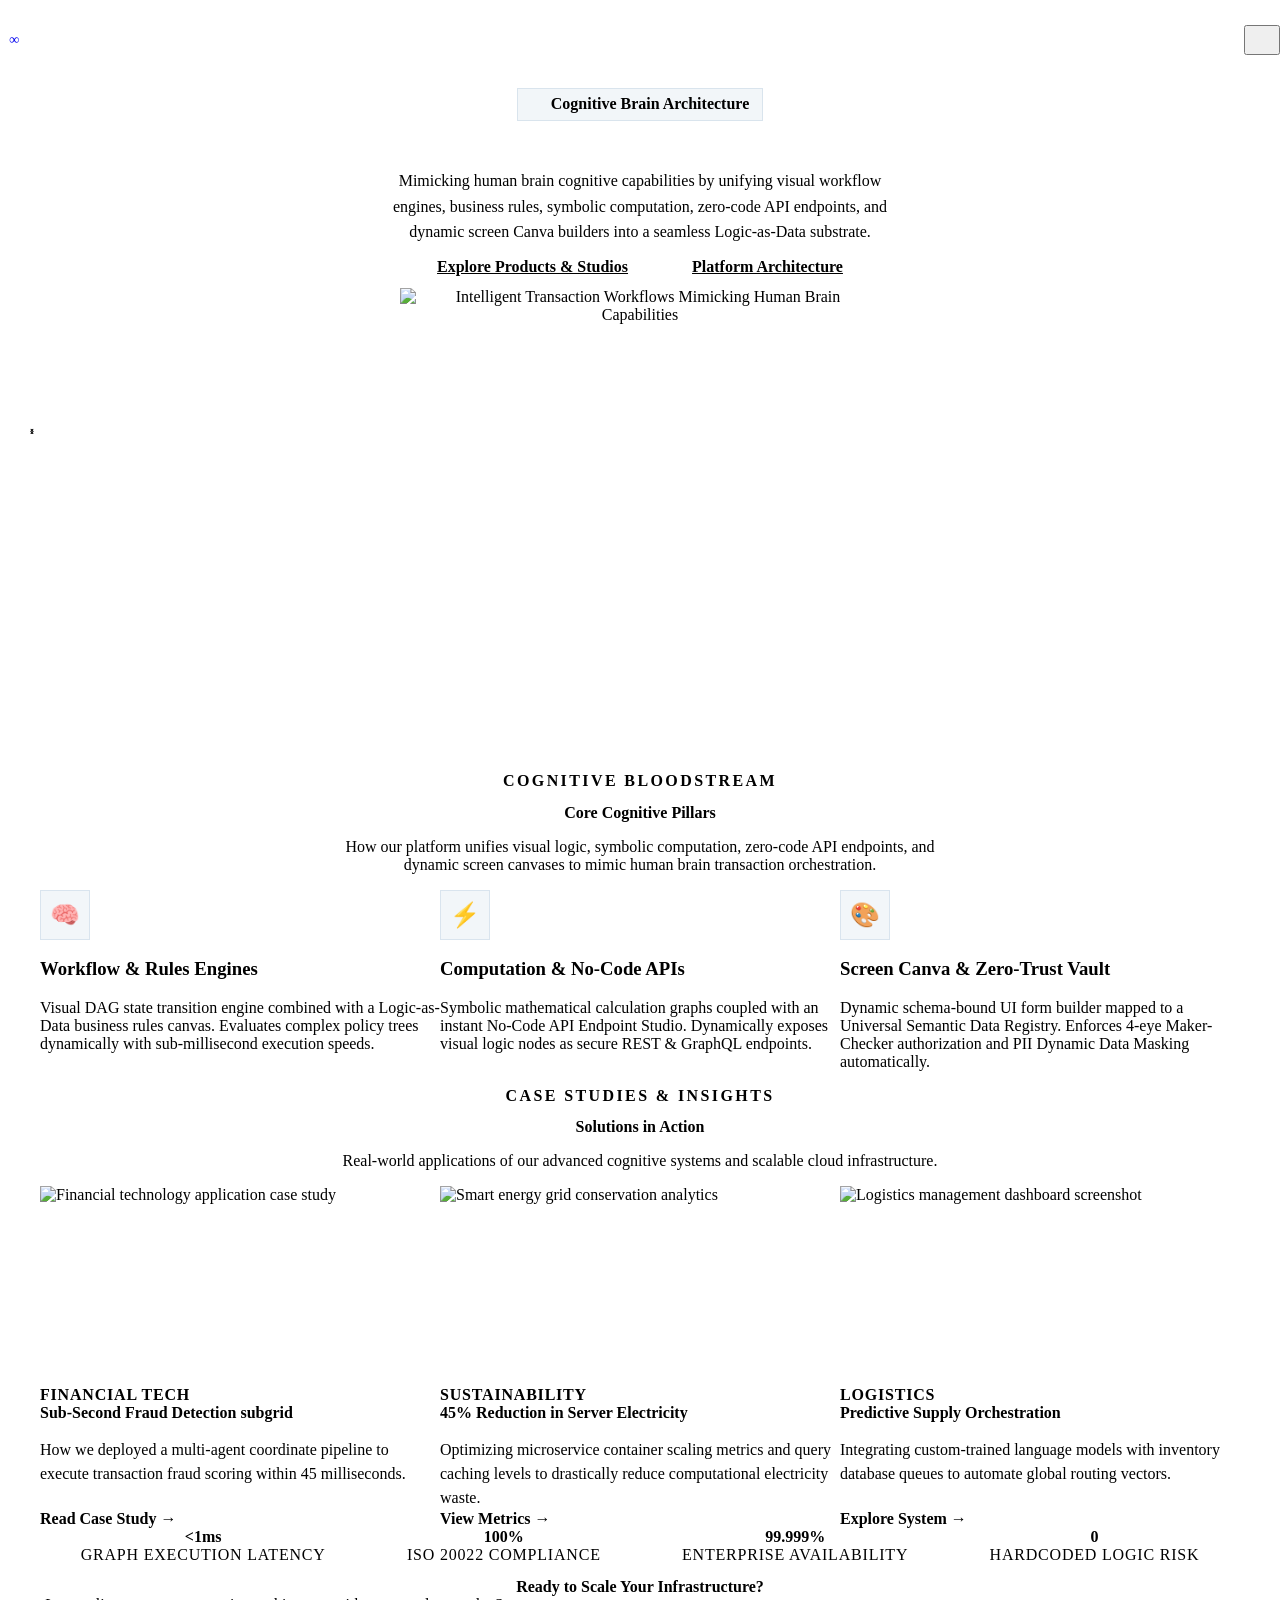
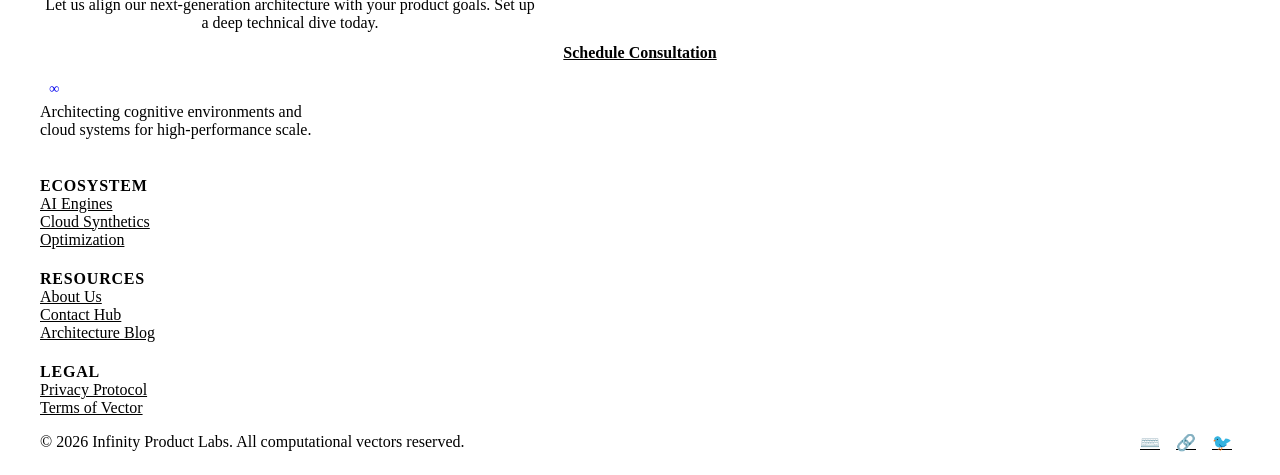
==== commit 25f1a691: "fix: Hard cache bust by renaming css and js files to bypass GitHub Pages Edge CDN" ====
--- a/index.html
+++ b/index.html
@@ -12,10 +12,10 @@
   <meta property="og:image" content="images/hero_graphic.png">
   
   <!-- CSS Stylesheets -->
-  <link rel="stylesheet" href="css/variables.css?v=4.0">
-  <link rel="stylesheet" href="css/reset.css?v=4.0">
-  <link rel="stylesheet" href="css/layout.css?v=4.0">
-  <link rel="stylesheet" href="css/components.css?v=4.0">
+  <link rel="stylesheet" href="css/variables.css?v=4.2">
+  <link rel="stylesheet" href="css/reset.css?v=4.2">
+  <link rel="stylesheet" href="css/layout-v2.css?v=4.2">
+  <link rel="stylesheet" href="css/components-v2.css?v=4.2">
 </head>
 <body>
 
@@ -707,6 +707,6 @@
   </footer>
 
   <!-- Scripts -->
-  <script src="js/main.js"></script>
+  <script src="js/main-v2.js"></script>
 </body>
 </html>
--- a/css/layout-v2.css
+++ b/css/layout-v2.css
@@ -0,0 +1,492 @@
+/* Layout and Shell Styles */
+
+.container {
+  width: 100%;
+  max-width: 1200px;
+  margin-left: auto;
+  margin-right: auto;
+  padding-left: var(--space-md);
+  padding-right: var(--space-md);
+}
+
+/* Header & Navigation */
+.site-header {
+  position: fixed;
+  top: 0;
+  left: 0;
+  width: 100%;
+  z-index: 1000;
+  background: rgba(255, 255, 255, 0.75);
+  backdrop-filter: blur(var(--glass-blur));
+  -webkit-backdrop-filter: blur(var(--glass-blur));
+  border-bottom: 1px solid var(--border-color);
+  transition: var(--transition-smooth);
+}
+
+.site-header.scrolled {
+  background: rgba(255, 255, 255, 0.95);
+  border-bottom-color: var(--border-color-hover);
+  box-shadow: var(--shadow-md);
+}
+
+.header-container {
+  display: flex;
+  justify-content: space-between;
+  align-items: center;
+  height: 80px;
+  transition: var(--transition-smooth);
+}
+
+.header-container.container {
+  max-width: 1600px;
+  width: 100%;
+}
+
+@media (max-width: 1400px) {
+  .header-container.container {
+    padding-left: var(--space-sm);
+    padding-right: var(--space-sm);
+  }
+  .nav-list {
+    gap: 12px;
+  }
+  .nav-link {
+    font-size: 13px;
+  }
+  .nav-cta {
+    padding: 0.5rem 1rem;
+    font-size: 13px;
+  }
+}
+
+.site-header.scrolled .header-container {
+  height: 64px;
+}
+
+.logo {
+  font-family: var(--font-heading);
+  font-size: var(--fs-lg);
+  font-weight: 800;
+  letter-spacing: -0.03em;
+  display: flex;
+  align-items: center;
+  gap: var(--space-xs);
+  cursor: pointer;
+  text-decoration: none;
+  flex-shrink: 0;
+  white-space: nowrap;
+}
+
+.logo-text {
+  background: linear-gradient(135deg, var(--accent-primary) 30%, var(--accent-tertiary) 100%);
+  -webkit-background-clip: text;
+  -webkit-text-fill-color: transparent;
+  white-space: nowrap;
+}
+
+.logo-icon {
+  width: 24px;
+  height: 24px;
+  border: 2px solid transparent;
+  border-radius: 6px;
+  background: linear-gradient(var(--bg-primary), var(--bg-primary)) padding-box,
+              linear-gradient(135deg, var(--accent-primary), var(--accent-secondary)) border-box;
+  display: inline-flex;
+  align-items: center;
+  justify-content: center;
+  color: var(--accent-primary);
+  font-size: 14px;
+  font-weight: bold;
+  line-height: 1;
+  position: relative;
+}
+
+.main-nav {
+  display: flex;
+  align-items: center;
+  gap: var(--space-md);
+}
+
+.nav-list {
+  display: flex;
+  list-style: none;
+  padding: 0;
+  margin: 0;
+  gap: 12px;
+  align-items: center;
+}
+
+.nav-item {
+  position: relative;
+}
+
+.nav-link {
+  font-size: 14px;
+  font-weight: 500;
+  color: var(--text-secondary);
+  transition: var(--transition-smooth);
+  position: relative;
+  padding: var(--space-sm) 0;
+  display: block;
+  white-space: nowrap;
+}
+
+.nav-link:hover,
+.nav-link.active {
+  color: var(--text-primary);
+}
+
+.nav-link::after {
+  content: '';
+  position: absolute;
+  bottom: 0;
+  left: 0;
+  width: 100%;
+  height: 2px;
+  background: linear-gradient(90deg, var(--accent-primary), var(--accent-secondary));
+  transform: scaleX(0);
+  transform-origin: right;
+  transition: transform var(--transition-smooth);
+}
+
+.nav-link:hover::after,
+.nav-link.active::after {
+  transform: scaleX(1);
+  transform-origin: left;
+}
+
+/* Scroll Progress Bar */
+.scroll-progress-bar {
+  position: fixed;
+  top: 0;
+  left: 0;
+  width: 100%;
+  height: 4px;
+  background: linear-gradient(90deg, var(--accent-primary), var(--accent-secondary), var(--accent-tertiary));
+  z-index: 1100;
+  transform-origin: 0 50%;
+  transform: scaleX(0);
+}
+
+@media (prefers-reduced-motion: no-preference) {
+  @supports ((animation-timeline: scroll())) {
+    @keyframes grow-progress {
+      from { transform: scaleX(0); }
+      to { transform: scaleX(1); }
+    }
+    .scroll-progress-bar {
+      animation: grow-progress auto linear;
+      animation-timeline: scroll();
+    }
+  }
+}
+
+/* Mega Menu Panels */
+.mega-menu-panel {
+  position: absolute;
+  top: 100%;
+  left: 50%;
+  transform: translateX(-50%) translateY(15px);
+  width: 90vw;
+  max-width: 1000px;
+  background: rgba(255, 255, 255, 0.98);
+  backdrop-filter: blur(var(--glass-blur));
+  -webkit-backdrop-filter: blur(var(--glass-blur));
+  border: 1px solid var(--border-color);
+  border-radius: var(--radius-md);
+  padding: var(--space-lg);
+  box-shadow: var(--shadow-lg);
+  opacity: 0;
+  visibility: hidden;
+  pointer-events: none;
+  transition: opacity 0.25s cubic-bezier(0.4, 0, 0.2, 1), transform 0.25s cubic-bezier(0.4, 0, 0.2, 1), visibility 0.25s;
+  z-index: 999;
+}
+
+.nav-item.has-mega-menu:hover .mega-menu-panel {
+  opacity: 1;
+  visibility: visible;
+  pointer-events: auto;
+  transform: translateX(-50%) translateY(0);
+}
+
+/* Standard Dropdowns */
+.standard-dropdown {
+  position: absolute;
+  top: 100%;
+  left: 0;
+  transform: translateY(15px);
+  width: 220px;
+  background: rgba(255, 255, 255, 0.98);
+  backdrop-filter: blur(var(--glass-blur));
+  -webkit-backdrop-filter: blur(var(--glass-blur));
+  border: 1px solid var(--border-color);
+  border-radius: var(--radius-md);
+  padding: var(--space-sm);
+  box-shadow: var(--shadow-md);
+  opacity: 0;
+  visibility: hidden;
+  pointer-events: none;
+  transition: opacity 0.25s cubic-bezier(0.4, 0, 0.2, 1), transform 0.25s cubic-bezier(0.4, 0, 0.2, 1), visibility 0.25s;
+  z-index: 999;
+  display: flex;
+  flex-direction: column;
+  gap: var(--space-xxs);
+}
+
+.nav-item.has-standard-dropdown:hover .standard-dropdown {
+  opacity: 1;
+  visibility: visible;
+  pointer-events: auto;
+  transform: translateY(0);
+}
+
+.dropdown-link {
+  font-size: var(--fs-sm);
+  color: var(--text-secondary);
+  padding: var(--space-xs) var(--space-sm);
+  border-radius: var(--radius-sm);
+  transition: var(--transition-smooth);
+}
+
+.dropdown-link:hover {
+  background: rgba(0, 0, 0, 0.04);
+  color: var(--accent-primary);
+  padding-left: calc(var(--space-sm) + 4px);
+}
+
+.nav-cta {
+  display: inline-flex;
+  align-items: center;
+  justify-content: center;
+  padding: 0.6rem 1.2rem;
+  font-size: var(--fs-sm);
+  font-weight: 600;
+  border-radius: var(--radius-full);
+  background: var(--accent-primary);
+  color: var(--bg-primary);
+  box-shadow: var(--shadow-sm);
+  transition: var(--transition-elastic);
+}
+
+.nav-cta:hover {
+  transform: translateY(-2px);
+  box-shadow: var(--shadow-md);
+}
+
+/* Mobile Nav Toggle */
+.nav-toggle {
+  display: none;
+  flex-direction: column;
+  gap: 6px;
+  cursor: pointer;
+  z-index: 1001;
+  padding: 4px;
+}
+
+.nav-toggle span {
+  display: block;
+  width: 24px;
+  height: 2px;
+  background-color: var(--text-primary);
+  transition: var(--transition-smooth);
+}
+
+/* Footer styling */
+.site-footer {
+  background: var(--bg-secondary);
+  border-top: 1px solid var(--border-color);
+  padding: var(--space-2xl) 0 var(--space-lg);
+  margin-top: var(--space-2xl);
+}
+
+.footer-grid {
+  display: grid;
+  grid-template-columns: 2fr repeat(3, 1fr);
+  gap: var(--space-xl);
+  margin-bottom: var(--space-xl);
+}
+
+.footer-brand p {
+  color: var(--text-muted);
+  font-size: var(--fs-sm);
+  margin-top: var(--space-sm);
+  max-width: 300px;
+}
+
+.footer-col h4 {
+  font-size: var(--fs-sm);
+  text-transform: uppercase;
+  letter-spacing: 0.05em;
+  color: var(--text-primary);
+  margin-bottom: var(--space-md);
+}
+
+.footer-links {
+  list-style: none;
+  padding: 0;
+  margin: 0;
+  display: flex;
+  flex-direction: column;
+  gap: var(--space-xs);
+}
+
+.footer-links a {
+  font-size: var(--fs-sm);
+  color: var(--text-muted);
+  transition: var(--transition-smooth);
+}
+
+.footer-links a:hover {
+  color: var(--accent-secondary);
+  padding-left: 4px;
+}
+
+.footer-bottom {
+  border-top: 1px solid var(--border-color);
+  padding-top: var(--space-lg);
+  display: flex;
+  justify-content: space-between;
+  align-items: center;
+  flex-wrap: wrap;
+  gap: var(--space-md);
+}
+
+.footer-bottom p {
+  font-size: var(--fs-xs);
+  color: var(--text-muted);
+}
+
+.footer-socials {
+  display: flex;
+  gap: var(--space-sm);
+}
+
+.social-icon {
+  width: 36px;
+  height: 36px;
+  border-radius: var(--radius-full);
+  border: 1px solid var(--border-color);
+  display: flex;
+  align-items: center;
+  justify-content: center;
+  color: var(--text-secondary);
+  transition: var(--transition-smooth);
+}
+
+.social-icon:hover {
+  border-color: var(--accent-primary);
+  color: var(--bg-primary);
+  background: var(--accent-primary);
+  transform: translateY(-2px);
+}
+
+/* Page shell padding for fixed header */
+main {
+  padding-top: 80px; /* matches header height */
+  min-height: calc(100vh - 80px);
+}
+
+/* Responsiveness */
+@media (max-width: 1280px) {
+  .nav-toggle {
+    display: flex;
+  }
+  
+  .main-nav {
+    position: fixed;
+    top: 0;
+    right: -100%;
+    width: 85%;
+    max-width: 340px;
+    height: 100vh;
+    background: rgba(255, 255, 255, 0.98);
+    backdrop-filter: blur(var(--glass-blur));
+    -webkit-backdrop-filter: blur(var(--glass-blur));
+    border-left: 1px solid var(--border-color);
+    flex-direction: column;
+    justify-content: flex-start;
+    gap: var(--space-xl);
+    padding: var(--space-2xl) var(--space-md);
+    transition: right var(--transition-smooth);
+    z-index: 1000;
+    overflow-y: auto;
+  }
+  
+  .main-nav.open {
+    right: 0;
+  }
+  
+  .nav-list {
+    flex-direction: column;
+    align-items: stretch;
+    width: 100%;
+    gap: var(--space-sm);
+  }
+  
+  .nav-item {
+    width: 100%;
+    text-align: left;
+  }
+  
+  .nav-link {
+    font-size: var(--fs-md);
+    width: 100%;
+    padding: var(--space-xs) 0;
+  }
+  
+  .nav-link.has-submenu::after {
+    content: ' ▾';
+    font-size: 0.8em;
+    vertical-align: middle;
+    transition: transform var(--transition-smooth);
+    display: inline-block;
+  }
+  
+  .nav-link.has-submenu.submenu-active::after {
+    transform: rotate(180deg);
+  }
+  
+  /* Mobile drop-ins */
+  .mega-menu-panel,
+  .standard-dropdown {
+    position: static !important;
+    transform: none !important;
+    width: 100% !important;
+    max-width: none !important;
+    opacity: 1 !important;
+    visibility: visible !important;
+    pointer-events: auto !important;
+    display: none; /* controlled by JS toggle */
+    background: rgba(0, 0, 0, 0.02) !important;
+    border: none !important;
+    border-radius: var(--radius-sm) !important;
+    box-shadow: none !important;
+    padding: var(--space-sm) !important;
+    backdrop-filter: none !important;
+    -webkit-backdrop-filter: none !important;
+    transition: none !important;
+  }
+  
+  .mega-menu-panel.mobile-open,
+  .standard-dropdown.mobile-open {
+    display: block !important;
+  }
+  
+  .nav-toggle.open span:nth-child(1) {
+    transform: translateY(8px) rotate(45deg);
+  }
+  
+  .nav-toggle.open span:nth-child(2) {
+    opacity: 0;
+  }
+  
+  .nav-toggle.open span:nth-child(3) {
+    transform: translateY(-8px) rotate(-45deg);
+  }
+  
+  .footer-grid {
+    grid-template-columns: 1fr;
+    gap: var(--space-lg);
+  }
+}
--- a/css/components-v2.css
+++ b/css/components-v2.css
@@ -0,0 +1,523 @@
+/* Premium Visual Components */
+
+/* Section Headers */
+.section-header {
+  text-align: center;
+  margin-bottom: var(--space-xl);
+  position: relative;
+}
+
+.section-tag {
+  font-family: var(--font-heading);
+  font-size: var(--fs-xs);
+  text-transform: uppercase;
+  letter-spacing: 0.15em;
+  color: var(--accent-primary);
+  font-weight: 600;
+  margin-bottom: var(--space-xs);
+  display: inline-block;
+}
+
+.section-title {
+  font-size: var(--fs-2xl);
+  margin-bottom: var(--space-sm);
+}
+
+.section-subtitle {
+  color: var(--text-secondary);
+  max-width: 600px;
+  margin-left: auto;
+  margin-right: auto;
+  font-size: var(--fs-base);
+}
+
+/* Glassmorphic Cards */
+.glass-card {
+  background: var(--bg-card);
+  backdrop-filter: blur(var(--glass-blur));
+  -webkit-backdrop-filter: blur(var(--glass-blur));
+  border: 1px solid var(--border-color);
+  border-radius: var(--radius-lg);
+  padding: var(--space-lg);
+  transition: transform var(--transition-elastic), border-color var(--transition-smooth), box-shadow var(--transition-smooth);
+  position: relative;
+  overflow: hidden;
+}
+
+.glass-card::before {
+  content: '';
+  position: absolute;
+  top: 0;
+  left: 0;
+  width: 100%;
+  height: 100%;
+  background: linear-gradient(135deg, hsla(205, 100%, 28%, 0.03) 0%, transparent 40%);
+  opacity: 0;
+  transition: opacity var(--transition-smooth);
+  pointer-events: none;
+}
+
+.glass-card:hover {
+  transform: translateY(-8px);
+  border-color: var(--border-color-hover);
+  box-shadow: var(--shadow-lg);
+}
+
+.glass-card:hover::before {
+  opacity: 1;
+}
+
+.card-icon {
+  width: 48px;
+  height: 48px;
+  border-radius: var(--radius-md);
+  background: hsla(205, 100%, 28%, 0.05);
+  color: var(--accent-primary);
+  display: flex;
+  align-items: center;
+  justify-content: center;
+  margin-bottom: var(--space-md);
+  border: 1px solid rgba(0, 75, 135, 0.1);
+  font-size: 1.5rem;
+}
+
+.glass-card:hover .card-icon {
+  background: var(--accent-primary);
+  color: var(--bg-primary);
+  border-color: transparent;
+  box-shadow: var(--shadow-sm);
+}
+
+/* Buttons System */
+.btn {
+  display: inline-flex;
+  align-items: center;
+  justify-content: center;
+  gap: var(--space-xs);
+  padding: 0.8rem 2rem;
+  font-size: var(--fs-sm);
+  font-weight: 600;
+  border-radius: var(--radius-full);
+  cursor: pointer;
+  transition: var(--transition-elastic), filter var(--transition-smooth);
+  text-align: center;
+  border: none;
+}
+
+.btn-primary {
+  background: var(--accent-primary);
+  color: var(--bg-primary);
+  box-shadow: var(--shadow-sm);
+}
+
+.btn-primary:hover {
+  transform: translateY(-3px) scale(1.02);
+  background: hsl(205, 100%, 24%);
+  box-shadow: var(--shadow-md);
+}
+
+.btn-secondary {
+  background: transparent;
+  color: var(--accent-primary);
+  border: 1px solid var(--border-color);
+  backdrop-filter: blur(8px);
+}
+
+.btn-secondary:hover {
+  background: rgba(0, 75, 135, 0.04);
+  border-color: var(--accent-primary);
+  transform: translateY(-3px);
+}
+
+/* Forms and Inputs */
+.form-group {
+  margin-bottom: var(--space-md);
+  position: relative;
+}
+
+.form-label {
+  display: block;
+  font-size: var(--fs-xs);
+  font-weight: 500;
+  text-transform: uppercase;
+  letter-spacing: 0.05em;
+  color: var(--text-secondary);
+  margin-bottom: var(--space-xxs);
+  transition: var(--transition-smooth);
+}
+
+.form-control {
+  width: 100%;
+  padding: 1rem 1.2rem;
+  background: var(--bg-secondary);
+  border: 1px solid var(--border-color);
+  border-radius: var(--radius-md);
+  color: var(--text-primary);
+  font-family: var(--font-body);
+  font-size: var(--fs-sm);
+  transition: var(--transition-smooth);
+}
+
+.form-control:focus {
+  outline: none;
+  background: var(--bg-primary);
+  border-color: var(--accent-primary);
+  box-shadow: 0 0 10px rgba(0, 75, 135, 0.1);
+}
+
+textarea.form-control {
+  min-height: 150px;
+  resize: vertical;
+}
+
+/* Form state styles using modern css */
+.form-control:user-valid {
+  border-color: var(--accent-success);
+}
+
+/* Background Gradients Orbs */
+.glow-orb {
+  position: absolute;
+  width: 400px;
+  height: 400px;
+  border-radius: var(--radius-full);
+  filter: blur(80px);
+  opacity: 0.08;
+  pointer-events: none;
+  z-index: 0;
+}
+
+.orb-primary {
+  background: var(--accent-primary);
+  top: -10%;
+  right: -5%;
+}
+
+.orb-secondary {
+  background: var(--accent-secondary);
+  bottom: 10%;
+  left: -5%;
+}
+
+/* Hero Section */
+.hero {
+  position: relative;
+  overflow: hidden;
+  padding: var(--space-2xl) 0;
+}
+
+.hero-grid {
+  display: grid;
+  grid-template-columns: 1fr 1fr;
+  align-items: center;
+  gap: var(--space-2xl);
+  position: relative;
+  z-index: 1;
+}
+
+.hero-content h1 {
+  font-size: var(--fs-3xl);
+  font-weight: 800;
+  letter-spacing: -0.04em;
+  margin-bottom: var(--space-md);
+  background: linear-gradient(135deg, var(--text-primary) 50%, var(--accent-primary) 100%);
+  -webkit-background-clip: text;
+  -webkit-text-fill-color: transparent;
+}
+
+.hero-content p {
+  font-size: var(--fs-md);
+  color: var(--text-secondary);
+  margin-bottom: var(--space-lg);
+  max-width: 500px;
+  line-height: 1.6;
+}
+
+.hero-actions {
+  display: flex;
+  gap: var(--space-sm);
+  flex-wrap: wrap;
+}
+
+.hero-visual {
+  position: relative;
+  display: flex;
+  justify-content: center;
+  align-items: center;
+}
+
+.hero-image-wrapper {
+  position: relative;
+  width: 100%;
+  max-width: 480px;
+  border-radius: var(--radius-lg);
+  overflow: hidden;
+  border: 1px solid var(--border-color);
+  box-shadow: var(--shadow-lg);
+}
+
+.hero-image-wrapper::after {
+  content: '';
+  position: absolute;
+  inset: 0;
+  background: linear-gradient(0deg, var(--bg-primary) 0%, transparent 60%);
+}
+
+.badge {
+  display: inline-flex;
+  align-items: center;
+  gap: var(--space-xxs);
+  padding: 0.4rem 0.8rem;
+  background: rgba(0, 75, 135, 0.05);
+  border: 1px solid rgba(0, 75, 135, 0.1);
+  border-radius: var(--radius-full);
+  font-size: var(--fs-xs);
+  color: var(--accent-primary);
+  font-weight: 600;
+  margin-bottom: var(--space-sm);
+  backdrop-filter: blur(8px);
+}
+
+/* Feature grid layout */
+.features-grid {
+  display: grid;
+  grid-template-columns: repeat(auto-fit, minmax(280px, 1fr));
+  gap: var(--space-lg);
+}
+
+@media (max-width: 1280px) {
+  .hero-grid {
+    grid-template-columns: 1fr;
+    text-align: center;
+    gap: var(--space-xl);
+  }
+  
+  .hero-content p {
+    margin-left: auto;
+    margin-right: auto;
+  }
+  
+  .hero-actions {
+    justify-content: center;
+  }
+}
+
+/* Mega Menu Grid & Details Components */
+.mega-grid {
+  display: grid;
+  grid-template-columns: repeat(4, 1fr); /* Rebuilt to 4 columns for Featured Column */
+  gap: var(--space-md);
+}
+
+.mega-col {
+  display: flex;
+  flex-direction: column;
+  gap: var(--space-xs);
+}
+
+.mega-heading {
+  font-family: var(--font-heading);
+  font-size: var(--fs-xs);
+  font-weight: 700;
+  text-transform: uppercase;
+  letter-spacing: 0.1em;
+  color: var(--accent-primary);
+  border-bottom: 1px solid var(--border-color);
+  padding-bottom: var(--space-xxs);
+  margin-bottom: var(--space-xs);
+}
+
+.mega-links {
+  display: flex;
+  flex-direction: column;
+  gap: var(--space-xxs);
+}
+
+.mega-item {
+  display: flex;
+  gap: var(--space-sm);
+  align-items: flex-start;
+  padding: var(--space-xs);
+  border-radius: var(--radius-md);
+  transition: var(--transition-smooth);
+}
+
+.mega-item:hover {
+  background: rgba(0, 75, 135, 0.04);
+}
+
+.mega-item-icon {
+  flex-shrink: 0;
+  width: 32px;
+  height: 32px;
+  display: flex;
+  align-items: center;
+  justify-content: center;
+  background: hsla(205, 100%, 28%, 0.05);
+  color: var(--accent-primary);
+  border-radius: var(--radius-sm);
+  border: 1px solid rgba(0, 75, 135, 0.1);
+  transition: var(--transition-smooth);
+}
+
+.mega-item:hover .mega-item-icon {
+  background: var(--accent-primary);
+  color: var(--bg-primary);
+  border-color: transparent;
+  box-shadow: var(--shadow-sm);
+}
+
+.mega-item-content {
+  display: flex;
+  flex-direction: column;
+  gap: 2px;
+}
+
+.mega-item-title {
+  font-family: var(--font-heading);
+  font-size: var(--fs-sm);
+  font-weight: 600;
+  color: var(--text-primary);
+  transition: var(--transition-smooth);
+}
+
+.mega-item:hover .mega-item-title {
+  color: var(--accent-primary);
+}
+
+.mega-item-desc {
+  font-size: var(--fs-xs);
+  color: var(--text-muted);
+  line-height: 1.4;
+}
+
+/* Featured Showcase Column inside Mega Menu */
+.mega-featured-col {
+  background: var(--bg-secondary);
+  border-radius: var(--radius-md);
+  padding: var(--space-md);
+  display: flex;
+  flex-direction: column;
+  gap: var(--space-xs);
+  border: 1px solid var(--border-color);
+}
+
+.mega-featured-img {
+  width: 100%;
+  height: 100px;
+  object-fit: cover;
+  border-radius: var(--radius-sm);
+  border: 1px solid var(--border-color);
+}
+
+.mega-featured-title {
+  font-family: var(--font-heading);
+  font-size: var(--fs-sm);
+  font-weight: 700;
+  color: var(--text-primary);
+  margin-top: 4px;
+}
+
+.mega-featured-desc {
+  font-size: var(--fs-xs);
+  color: var(--text-secondary);
+  line-height: 1.4;
+}
+
+/* Hero Slider Components */
+.hero-slider-container {
+  position: relative;
+  width: 100%;
+  overflow: hidden;
+  background: var(--bg-secondary);
+  border-bottom: 1px solid var(--border-color);
+}
+
+.hero-slider {
+  display: flex;
+  transition: transform 0.6s cubic-bezier(0.4, 0, 0.2, 1);
+  width: 300%; /* 3 slides */
+}
+
+.hero-slide {
+  width: 33.333%;
+  flex-shrink: 0;
+  padding: var(--space-2xl) 0;
+}
+
+/* Slider navigation arrows */
+.slider-arrow {
+  position: absolute;
+  top: 50%;
+  transform: translateY(-50%);
+  width: 48px;
+  height: 48px;
+  border-radius: var(--radius-full);
+  background: var(--bg-primary);
+  border: 1px solid var(--border-color);
+  display: flex;
+  align-items: center;
+  justify-content: center;
+  cursor: pointer;
+  z-index: 10;
+  transition: var(--transition-smooth);
+  box-shadow: var(--shadow-sm);
+  color: var(--text-primary);
+}
+
+.slider-arrow:hover {
+  background: var(--accent-primary);
+  color: var(--bg-primary);
+  border-color: transparent;
+  box-shadow: var(--shadow-md);
+}
+
+.arrow-left {
+  left: var(--space-md);
+}
+
+.arrow-right {
+  right: var(--space-md);
+}
+
+/* Slider indicators/dots */
+.slider-dots {
+  position: absolute;
+  bottom: var(--space-md);
+  left: 50%;
+  transform: translateX(-50%);
+  display: flex;
+  gap: var(--space-xs);
+  z-index: 10;
+}
+
+.slider-dot {
+  width: 10px;
+  height: 10px;
+  border-radius: var(--radius-full);
+  background: var(--border-color-hover);
+  cursor: pointer;
+  transition: var(--transition-smooth);
+}
+
+.slider-dot.active {
+  background: var(--accent-primary);
+  width: 24px;
+}
+
+/* Mobile responsive menu overlays */
+@media (max-width: 1280px) {
+  .mega-grid {
+    grid-template-columns: 1fr;
+    gap: var(--space-md);
+  }
+  .mega-item {
+    padding: var(--space-xxs) 0;
+  }
+  .mega-item:hover {
+    background: none;
+  }
+  .mega-featured-col {
+    display: none; /* Hide featured showcase on mobile drawer */
+  }
+}
